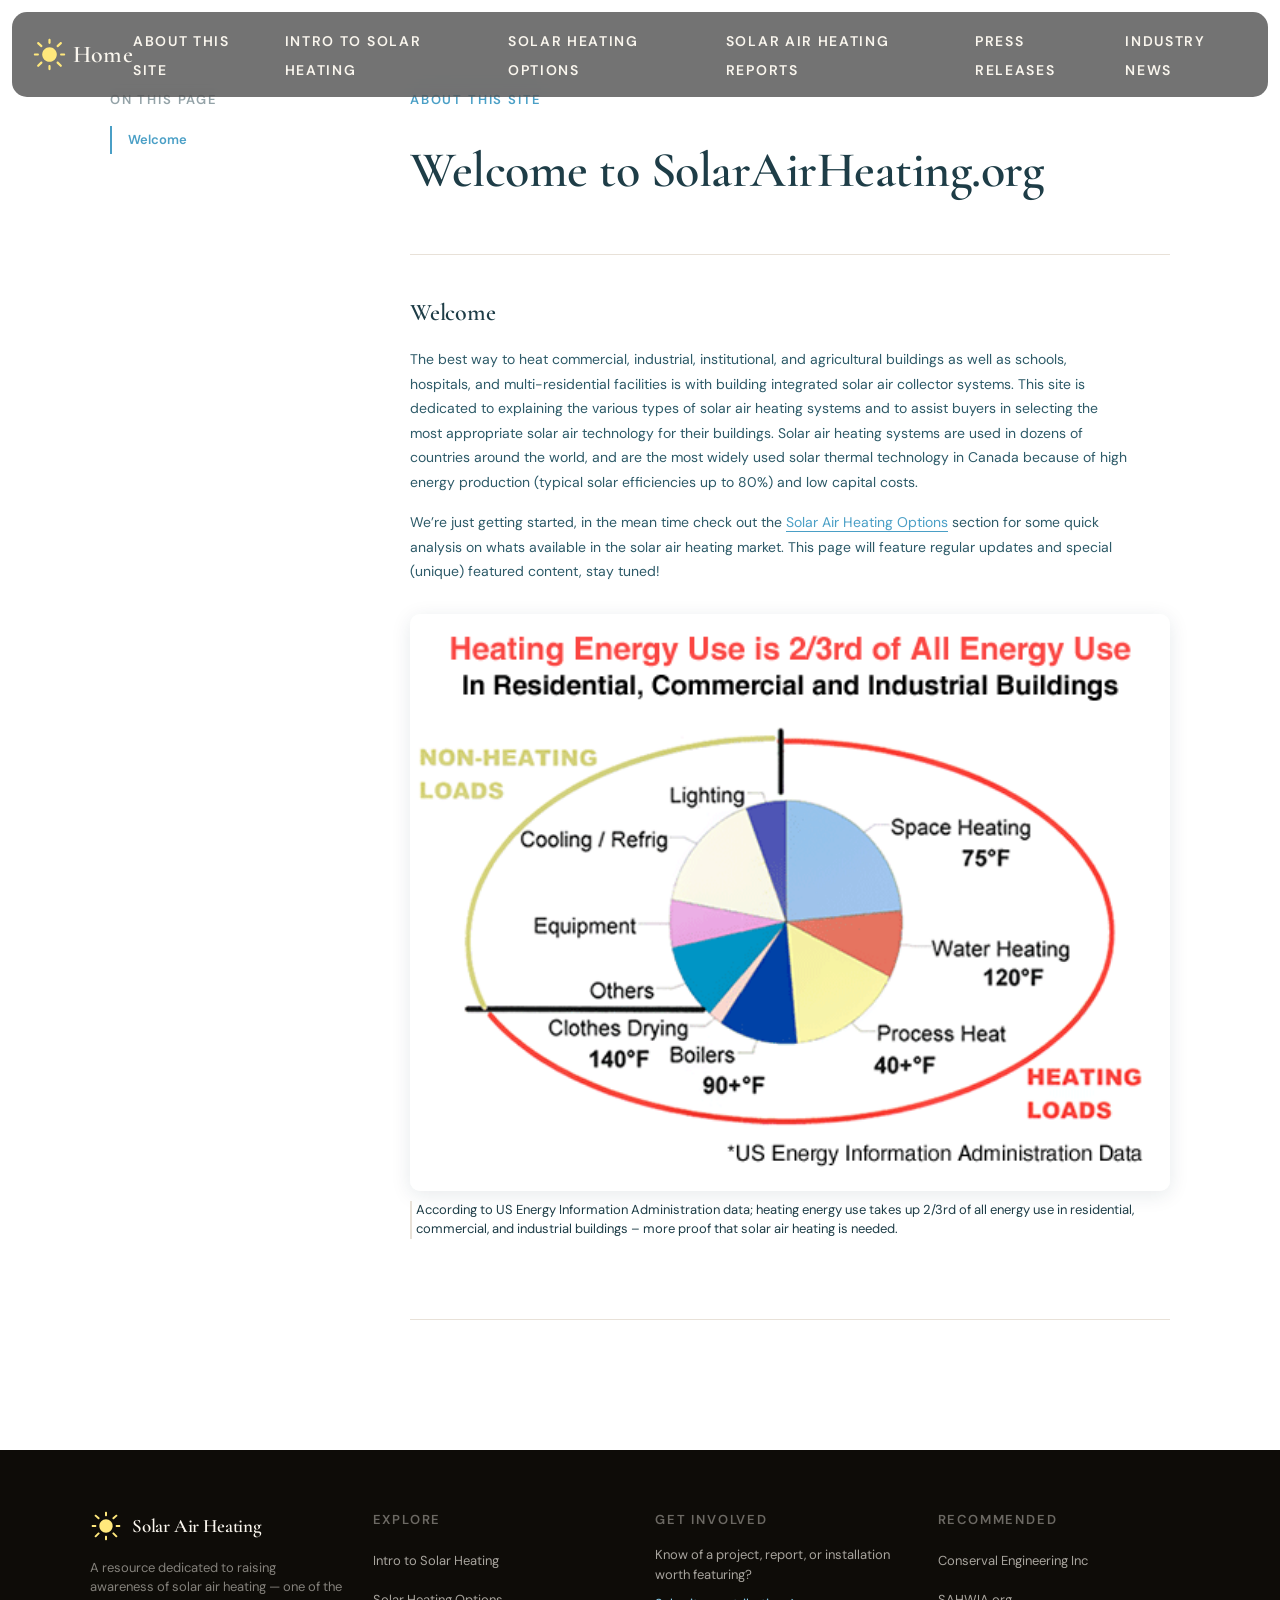
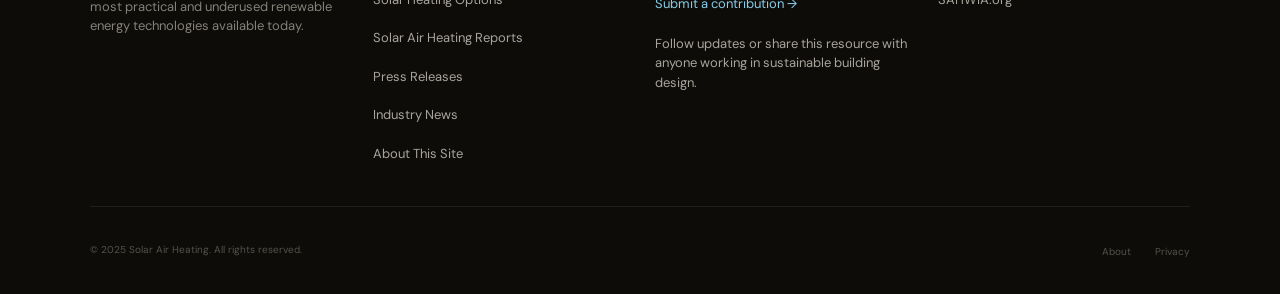
==== About.html @ 90fa19f2 "footer update" ====
<!doctype html>
<html lang="en">
  <head>
    <meta charset="UTF-8" />
    <meta name="viewport" content="width=device-width, initial-scale=1.0" />
    <title>Solar Air Heating - About</title>

    <link rel="icon" type="image/svg" href="assets/icons/sun-svgrepo-com.svg" />
    <link rel="stylesheet" href="css/normalize.css" />
    <link rel="stylesheet" href="css/styles.css" />
    <link rel="stylesheet" href="css/content-page.css" />
    <link
      href="https://fonts.googleapis.com/css2?family=Cormorant+Garamond:wght@400;600&family=DM+Sans:wght@400;500;600;700&display=swap"
      rel="stylesheet"
    />
    <script src="javascript/content-page.js" defer></script>
  </head>
  <body>
    <!-- NAV -->
    <nav>
      <a href="index.html" class="nav-logo">
        <img src="assets/icons/sun-svgrepo-com.svg" alt="sun logo" />
        Home
      </a>
      <ul class="nav-links">
        <li><a href="About.html">About this site</a></li>
        <li><a href="Introduction.html">Intro to Solar Heating</a></li>
        <li><a href="SolarHeatingOptions.html">Solar Heating Options</a></li>
        <li>
          <a href="SolarAirHeatingReports.html">Solar Air Heating Reports</a>
        </li>
        <li><a href="PressReleases.html">Press Releases</a></li>
        <li><a href="IndustryNews.html">Industry News</a></li>
      </ul>
    </nav>

    <main>
      <div class="cp-wrap">
        <!-- ── LEFT: Table of Contents ── -->
        <aside class="cp-toc" aria-label="Page contents">
          <p class="cp-toc-label">On this page</p>
          <ul class="cp-toc-list">
            <!-- Add one <li> per .cp-section id below -->
            <li><a href="#welcome">Welcome</a></li>
          </ul>
        </aside>

        <!-- ── RIGHT: Content ── -->
        <article class="cp-content">
          <p class="cp-eyebrow">About This Site</p>
          <h1 class="cp-title">Welcome to SolarAirHeating.org</h1>
          <p class="cp-subtitle"></p>
          <!-- keep in for the underline-->

          <!-- SECTION 1 -->
          <section class="cp-section" id="welcome">
            <h2>Welcome</h2>
            <p>
              The best way to heat commercial, industrial, institutional, and
              agricultural buildings as well as schools, hospitals, and
              multi-residential facilities is with building integrated solar air
              collector systems. This site is dedicated to explaining the
              various types of solar air heating systems and to assist buyers in
              selecting the most appropriate solar air technology for their
              buildings. Solar air heating systems are used in dozens of
              countries around the world, and are the most widely used solar
              thermal technology in Canada because of high energy production
              (typical solar efficiencies up to 80%) and low capital costs.
            </p>
            <p>
              We’re just getting started, in the mean time check out the
              <a href="SolarHeatingOptions.html">Solar Air Heating Options</a>
              section for some quick analysis on whats available in the solar
              air heating market. This page will feature regular updates and
              special (unique) featured content, stay tuned!
            </p>

            <!-- Example: full-width image with caption -->
            <figure class="cp-figure">
              <img
                src="assets/images/HeatingEnergyUseChartv2.gif"
                alt="A Graph"
              />
              <figcaption>
                According to US Energy Information Administration data; heating
                energy use takes up 2/3rd of all energy use in residential,
                commercial, and industrial buildings – more proof that solar air
                heating is needed.
              </figcaption>
            </figure>
          </section>

          <hr class="cp-divider" />
        </article>
      </div>
    </main>

    <!-- footer -->

    <footer class="site-footer">
      <div class="footer-inner">
        <div class="footer-top">
          <!-- Brand -->
          <div>
            <a href="index.html" class="footer-brand-logo">
              <img
                src="assets/icons/sun-svgrepo-com.svg"
                alt="Solar Air Heating logo"
              />
              <span class="footer-brand-name">Solar Air Heating</span>
            </a>
            <p class="footer-tagline">
              A resource dedicated to raising awareness of solar air heating —
              one of the most practical and underused renewable energy
              technologies available today.
            </p>
          </div>

          <!-- Site links -->
          <div>
            <p class="footer-col-heading">Explore</p>
            <ul class="footer-nav">
              <li><a href="Introduction.html">Intro to Solar Heating</a></li>
              <li>
                <a href="SolarHeatingOptions.html">Solar Heating Options</a>
              </li>
              <li>
                <a href="SolarAirHeatingReports.html"
                  >Solar Air Heating Reports</a
                >
              </li>
              <li><a href="PressReleases.html">Press Releases</a></li>
              <li><a href="IndustryNews.html">Industry News</a></li>
              <li><a href="About.html">About This Site</a></li>
            </ul>
          </div>

          <!-- Contact / Contribute -->
          <div>
            <p class="footer-col-heading">Get Involved</p>
            <p class="footer-contact">
              Know of a project, report, or installation worth featuring?
            </p>
            <p class="footer-contact">
              <!-- REPLACE with your actual contact email or link -->
              <a href="mailto:contact@yourdomain.com"
                >Submit a contribution &rarr;</a
              >
            </p>
            <p class="footer-contact" style="margin-top: 2rem">
              <!-- REPLACE or remove if no social links -->
              Follow updates or share this resource with anyone working in
              sustainable building design.
            </p>
          </div>

          <!-- Recommended -->
          <div>
            <p class="footer-col-heading">Recommended</p>
            <ul class="footer-nav">
              <li>
                <a href="https://www.solarwall.com/"
                  >Conserval Engineering Inc</a
                >
              </li>
              <li><a href="https://sahwia.org/">SAHWIA.org</a></li>
            </ul>
          </div>
        </div>
        <!-- /.footer-top -->

        <div class="footer-bottom">
          <p class="footer-copy">
            <!-- REPLACE year and name as needed -->
            &copy; 2025 Solar Air Heating. All rights reserved.
          </p>
          <ul class="footer-bottom-links">
            <li><a href="About.html">About</a></li>
            <li><a href="#">Privacy</a></li>
          </ul>
        </div>
      </div>
      <!-- /.footer-inner -->
    </footer>
  </body>
</html>
---- css/styles.css ----
*, *::before, *::after { margin: 0; padding: 0; box-sizing: border-box; }
 
  :root {
    /* ────────────────────────────── PRIMARY COLORS ────────────────────────── */
    --white: #ffffff;
    --warm-white: #FAF6EE;
    --off-black: #333333;
    
    /* ────────────────────────────── ACCENT COLORS ────────────────────────── */
    /* Sunny/Yellow Palette */
    --sunlight-yellow: #edd59e;
    --sun: #ffdf22;
    --sun-muted: #f5e066;
    --sun-dark: #d4b81f;
    
    /* Sky/Blue Palette */
    --skylight-blue: #87ceeb;
    --skylight-blue-muted: #9fd4ef;
    --skylight-blue-lighter: #cceaf5;
    --sky-dark: #4a9fc6;
    --sky-lighter: #e0f2f7;
    
    /* Text Colors */
    --text-primary: #1e3d47;
    --text-secondary: #2d5a68;
    --text-light: #FAF6EE;
    --text-muted: rgba(30, 61, 71, 0.48);
    
    /* Background Colors */
    --bg-light: #FAF6EE;
    --bg-white: #ffffff;
    --bg-blue: #87ceeb;
    --bg-blue-light: #cceaf5;
    --bg-dark: #0e0c08;
    
    /* Neutral Grays for sections */
    --gray-50: #f9f7f4;
    --gray-100: #f0ebe5;
    --gray-200: #e8e1d8;
    --gray-300: #d9d0c4;
    
    /* ────────────────────────────── TYPOGRAPHY ────────────────────────────── */
    --serif: 'Cormorant Garamond', Georgia, serif;
    --sans: 'DM Sans', sans-serif;
    
    /* Font Sizes */
    --font-size-xs: 1.3rem;
    --font-size-sm: 1.3rem;
    --font-size-base: 1.4rem;
    --font-size-lg: 1.6rem;
    --font-size-xl: 1.9rem;
    --font-size-2xl: 2.4rem;
    --font-size-3xl: clamp(2.4rem, 5vw, 3.8rem);
    --font-size-4xl: clamp(4.4rem, 10vw, 8.8rem);
    
    /* Font Weights */
    --font-weight-normal: 400;
    --font-weight-medium: 520;
    --font-weight-semibold: 600;
    --font-weight-bold: 700;
    
    /* Line Heights */
    --line-height-tight: 1.1;
    --line-height-normal: 1.45;
    --line-height-relaxed: 1.5;
    --line-height-loose: 1.75;
    
    /* Letter Spacing */
    --letter-spacing-tight: -0.01em;
    --letter-spacing-normal: 0.01em;
    --letter-spacing-wide: 0.12em;
    --letter-spacing-wider: 0.14em;
  }
 
  html { 
    scroll-behavior: smooth; 
    font-size: 62.5%;
  }
 
  body {
    font-family: var(--sans);
    overflow-x: hidden;
    font-size: var(--font-size-xl);
    line-height: var(--line-height-relaxed);
    color: var(--text-primary);
    background-color: var(--bg-white);
  }
 
  /* ── NAV ──────────────────────────────────── */
  nav {
  position: fixed;
  top: 1.2rem;
  left: 1.2rem;
  right: 1.2rem;
  z-index: 100;
  display: flex;
  align-items: center;
  justify-content: space-between;
  padding: 1.4rem 2rem;
  background: rgba(40, 40, 40, 0.65);
  backdrop-filter: blur(15px);
  -webkit-backdrop-filter: blur(15px);
  border-radius: 1.5rem;
  overflow: hidden;
}

  .nav-logo {
    font-family: var(--serif);
    font-size: var(--font-size-2xl);
    font-weight: var(--font-weight-semibold);
    letter-spacing: var(--letter-spacing-normal);
    color: var(--text-light);
    text-decoration: none;
    display: flex; align-items: center; gap: 0.6rem;
  }

  .nav-logo:hover{
    opacity: 0.72;
  }

  .nav-logo img { width: 3.5rem; height: 3.5rem; }

  .nav-links { display: flex; gap: 2.5rem; list-style: none; }

  .nav-links a {
    font-size: var(--font-size-base);
    letter-spacing: var(--letter-spacing-wide);
    text-transform: uppercase;
    color: var(--text-light);
    text-decoration: none;
    position: relative;
    padding-bottom: 0.5rem;
    transition: color 0.2s;
    font-weight: var(--font-weight-semibold);
  }

  .nav-links a::after {
    content: '';
    position: absolute;
    bottom: 0;
    left: 0;
    width: 0;
    height: 0.2rem;
    background-color: var(--sun);
    transition: width 0.3s ease;
  }

  .nav-links a:hover { 
    color: var(--sun); 
  }

  .nav-links a:hover::after {
    width: 100%;
  }

  /* footer */ 
  
  .site-footer {
    background: var(--bg-dark);
    padding: 6rem 2rem 3rem;
  }
  .footer-inner {
    max-width: 110rem;
    margin: 0 auto;
  }
  .footer-top {
    display: grid;
    grid-template-columns: 1fr 1fr 1fr 1fr;
    gap: 3rem;
    padding-bottom: 4rem;
    border-bottom: 1px solid rgba(255, 255, 255, 0.08);
    justify-items: start;
  }
 
  /* Brand column */
  .footer-brand-logo {
    display: flex;
    align-items: center;
    gap: 1rem;
    text-decoration: none;
    margin-bottom: 1.6rem;
  }
  .footer-brand-logo img {
    width: 3.2rem;
    height: 3.2rem;
  }
  .footer-brand-name {
    font-family: var(--serif);
    font-size: var(--font-size-xl);
    font-weight: var(--font-weight-semibold);
    color: var(--text-light);
    letter-spacing: var(--letter-spacing-tight);
  }
  .footer-tagline {
    font-family: var(--sans);
    font-size: var(--font-size-sm);
    line-height: var(--line-height-relaxed);
    color: rgba(250, 246, 238, 0.5);
    max-width: 32ch;
  }
 
  /* Nav columns */
  .footer-col-heading {
    font-family: var(--sans);
    font-size: var(--font-size-xs);
    font-weight: var(--font-weight-semibold);
    letter-spacing: var(--letter-spacing-wider);
    text-transform: uppercase;
    color: rgba(250, 246, 238, 0.4);
    margin-bottom: 1.6rem;
  }
  .footer-nav {
    list-style: none;
    display: flex;
    flex-direction: column;
    gap: 1rem;
  }
  .footer-nav a {
    font-family: var(--sans);
    font-size: var(--font-size-sm);
    color: rgba(250, 246, 238, 0.65);
    text-decoration: none;
    transition: color 0.2s ease;
  }
  .footer-nav a:hover {
    color: var(--sun);
  }
 
  /* Contact line */
  .footer-contact {
    font-family: var(--sans);
    font-size: var(--font-size-sm);
    color: rgba(250, 246, 238, 0.65);
    margin-bottom: 1rem;
  }
  .footer-contact a {
    color: var(--skylight-blue);
    text-decoration: none;
    transition: color 0.2s ease;
  }
  .footer-contact a:hover {
    color: var(--sun);
  }
 
  /* Bottom bar */
  .footer-bottom {
    padding-top: 2.8rem;
    display: flex;
    align-items: center;
    justify-content: space-between;
    gap: 2rem;
    flex-wrap: wrap;
  }
  .footer-copy {
    font-family: var(--sans);
    font-size: 1rem;
    color: rgba(250, 246, 238, 0.3);
  }
  .footer-bottom-links {
    display: flex;
    gap: 2.4rem;
    list-style: none;
  }
  .footer-bottom-links a {
    font-family: var(--sans);
    font-size: 1rem;
    color: rgba(250, 246, 238, 0.3);
    text-decoration: none;
    transition: color 0.2s ease;
  }
  .footer-bottom-links a:hover {
    color: rgba(250, 246, 238, 0.65);
  }
 
  @media (max-width: 768px) {
    .footer-top {
      grid-template-columns: 1fr;
      gap: 3.2rem;
    }
    .footer-bottom {
      flex-direction: column;
      align-items: flex-start;
      gap: 1.2rem;
    }
  }
---- css/content-page.css ----
/* ── Page layout ─────────────────────────────────────────── */
    .cp-wrap {
      max-width: 110rem;
      margin: 0 auto;
      padding: 6rem 2rem 8rem;
      display: grid;
      grid-template-columns: 24rem 1fr;
      gap: 6rem;
      align-items: start;
    }
 
    /* ── Left: Table of Contents ─────────────────────────────── */
    .cp-toc {
      position: sticky;
      top: 9rem; /* adjust if your nav height differs */
    }
 
    .cp-toc-label {
      font-family: var(--sans);
      font-size: var(--font-size-xs);
      font-weight: var(--font-weight-semibold);
      letter-spacing: var(--letter-spacing-wider);
      text-transform: uppercase;
      color: var(--text-muted);
      margin-bottom: 1.6rem;
    }
 
    .cp-toc-list {
      list-style: none;
      display: flex;
      flex-direction: column;
      gap: 0.2rem;
      border-left: 2px solid var(--gray-200);
      padding-left: 0;
    }
 
    .cp-toc-list a {
      display: block;
      font-family: var(--sans);
      font-size: var(--font-size-sm);
      line-height: var(--line-height-normal);
      color: var(--text-secondary);
      text-decoration: none;
      padding: 0.5rem 0 0.5rem 1.6rem;
      border-left: 2px solid transparent;
      margin-left: -2px;
      transition: color 0.2s ease, border-color 0.2s ease;
    }
 
    .cp-toc-list a:hover {
      color: var(--sky-dark);
    }
 
    /* Active link — toggled by JS scroll spy */
    .cp-toc-list a.is-active {
      color: var(--sky-dark);
      border-left-color: var(--sky-dark);
      font-weight: var(--font-weight-semibold);
    }
 
    /* ── Right: Content ──────────────────────────────────────── */
    .cp-content {
      min-width: 0; /* prevents grid blowout */
    }
 
    /* Page eyebrow */
    .cp-eyebrow {
      font-family: var(--sans);
      font-size: var(--font-size-xs);
      font-weight: var(--font-weight-semibold);
      letter-spacing: var(--letter-spacing-wider);
      text-transform: uppercase;
      color: var(--sky-dark);
      margin-top: 3rem;
      margin-bottom: 1rem;
    }
 
    /* Page H1 */
    .cp-title {
      font-family: var(--serif);
      font-size: clamp(3.2rem, 5vw, 5rem);
      font-weight: var(--font-weight-semibold);
      line-height: var(--line-height-tight);
      color: var(--text-primary);
      letter-spacing: var(--letter-spacing-tight);
      margin-bottom: 1.6rem;
    }
 
    /* Subtitle / intro sentence under H1 */
    .cp-subtitle {
      font-family: var(--sans);
      font-size: var(--font-size-lg);
      line-height: var(--line-height-relaxed);
      color: var(--text-secondary);
      max-width: 70ch;
      margin-bottom: 4rem;
      padding-bottom: 4rem;
      border-bottom: 1px solid var(--gray-200);
    }
 
    /* Section block (wrap each h2 + its content in one of these) */
    .cp-section {
      margin-bottom: 5rem;
      scroll-margin-top: 11rem; /* offset for sticky nav */
    }
 
    /* Section H2 */
    .cp-section h2 {
      font-family: var(--serif);
      font-size: var(--font-size-2xl);
      font-weight: var(--font-weight-semibold);
      color: var(--text-primary);
      letter-spacing: var(--letter-spacing-tight);
      margin-bottom: 1.6rem;
    }
 
    /* Body paragraphs */
    .cp-section p {
      font-family: var(--sans);
      font-size: var(--font-size-base);
      line-height: var(--line-height-loose);
      color: var(--text-secondary);
      max-width: 72ch;
      margin-bottom: 1.6rem;
    }
 
    .cp-section p:last-child {
      margin-bottom: 0;
    }
 
    /* Inline links */
    .cp-section a {
      color: var(--sky-dark);
      text-decoration: underline;
      text-underline-offset: 0.3em;
      transition: color 0.2s ease;
    }
    .cp-section a:hover {
      color: var(--sun);
    }
 
    /* ── Image + caption ─────────────────────────────────────── */
    .cp-figure {
      margin: 3rem 0;
    }
 
    .cp-figure img {
      width: 100%;
      border-radius: 1rem;
      display: block;
      box-shadow: 0 0.4rem 2rem rgba(15, 50, 70, 0.1);
    }
 
    .cp-figure figcaption {
      margin-top: 1rem;
      font-family: var(--sans);
      font-size: var(--font-size-xs);
      line-height: var(--line-height-normal);
      color: var(--text-primary);
      padding-left: 0.4rem;
      border-left: 2px solid var(--gray-200);
    }
 
    /* Half-width image (floats inline with text) */
    .cp-figure.cp-figure--half {
      float: right;
      width: 46%;
      margin: 0.4rem 0 2rem 3rem;
    }
 
    /* Clear float after a section that has a half-image */
    .cp-section::after {
      content: '';
      display: table;
      clear: both;
    }
 
    /* ── Divider between sections ────────────────────────────── */
    .cp-divider {
      border: none;
      border-top: 1px solid var(--gray-200);
      margin: 0 0 5rem;
    }
 
    /* ── Responsive ──────────────────────────────────────────── */
    @media (max-width: 900px) {
      .cp-wrap {
        grid-template-columns: 1fr;
        gap: 3.2rem;
      }
      .cp-toc {
        position: static;
        border: 1px solid var(--gray-200);
        border-radius: 1rem;
        padding: 2rem;
      }
      .cp-figure.cp-figure--half {
        float: none;
        width: 100%;
        margin: 2rem 0;
      }
    }

    /* ── Additions for Introduction.html ────────────────────────────── */

/* Benefit / feature list */
.cp-benefit-list {
  list-style: none;
  margin: 1.6rem 0 2rem;
  display: flex;
  flex-direction: column;
  gap: 0.8rem;
  padding-left: 0;
}

.cp-benefit-list > li {
  font-family: var(--sans);
  font-size: var(--font-size-base);
  line-height: var(--line-height-loose);
  color: var(--text-secondary);
  padding-left: 1.8rem;
  position: relative;
}

.cp-benefit-list > li::before {
  content: '→';
  position: absolute;
  left: 0;
  color: var(--sky-dark);
  font-size: var(--font-size-sm);
}

/* Nested sub-list inside benefit list */
.cp-benefit-list ul {
  list-style: none;
  margin-top: 0.4rem;
  padding-left: 1.6rem;
  display: flex;
  flex-direction: column;
  gap: 0.4rem;
}

.cp-benefit-list ul li {
  font-family: var(--sans);
  font-size: var(--font-size-sm);
  line-height: var(--line-height-loose);
  color: var(--text-secondary);
  padding-left: 1.4rem;
  position: relative;
}

.cp-benefit-list ul li::before {
  content: '–';
  position: absolute;
  left: 0;
  color: var(--text-muted);
}

/* Data table */
.cp-table {
  width: 100%;
  border-collapse: collapse;
  margin: 2.4rem 0;
  font-family: var(--sans);
  font-size: var(--font-size-sm);
}

.cp-table caption {
  font-family: var(--sans);
  font-size: var(--font-size-xs);
  font-weight: var(--font-weight-semibold);
  letter-spacing: var(--letter-spacing-wide);
  text-transform: uppercase;
  color: var(--text-muted);
  text-align: left;
  margin-bottom: 1rem;
  caption-side: top;
  padding-bottom: 0.8rem;
}

.cp-table th {
  font-weight: var(--font-weight-semibold);
  color: var(--text-primary);
  text-align: left;
  padding: 1rem 1.4rem;
  border-bottom: 2px solid var(--gray-200);
  background: var(--gray-50);
}

.cp-table td {
  padding: 0.9rem 1.4rem;
  color: var(--text-secondary);
  border-bottom: 1px solid var(--gray-100);
}

.cp-table tbody tr:hover td {
  background: var(--gray-50);
}

.cp-table-total td {
  border-top: 2px solid var(--gray-200);
  border-bottom: none;
  background: var(--sky-lighter);
}

/* ── Additions for Introduction.html + SolarHeatingOptions.html ─── */

/* Aside note block (e.g. patent / attribution notices) */
.cp-note {
  font-family: var(--sans);
  font-size: var(--font-size-sm);
  line-height: var(--line-height-relaxed);
  color: var(--text-secondary);
  background: var(--gray-50);
  border-left: 3px solid var(--sky-dark);
  border-radius: 0 0.6rem 0.6rem 0;
  padding: 1.2rem 1.6rem;
  margin: 2rem 0;
  max-width: 72ch;
}


/* Benefit / feature list */
.cp-benefit-list {
  list-style: none;
  margin: 1.6rem 0 2rem;
  display: flex;
  flex-direction: column;
  gap: 0.8rem;
  padding-left: 0;
}

.cp-benefit-list > li {
  font-family: var(--sans);
  font-size: var(--font-size-base);
  line-height: var(--line-height-loose);
  color: var(--text-secondary);
  padding-left: 1.8rem;
  position: relative;
}

.cp-benefit-list > li::before {
  content: '→';
  position: absolute;
  left: 0;
  color: var(--sky-dark);
  font-size: var(--font-size-sm);
}

/* Nested sub-list inside benefit list */
.cp-benefit-list ul {
  list-style: none;
  margin-top: 0.4rem;
  padding-left: 1.6rem;
  display: flex;
  flex-direction: column;
  gap: 0.4rem;
}

.cp-benefit-list ul li {
  font-family: var(--sans);
  font-size: var(--font-size-sm);
  line-height: var(--line-height-loose);
  color: var(--text-secondary);
  padding-left: 1.4rem;
  position: relative;
}

.cp-benefit-list ul li::before {
  content: '–';
  position: absolute;
  left: 0;
  color: var(--text-muted);
}

/* Data table */
.cp-table {
  width: 100%;
  border-collapse: collapse;
  margin: 2.4rem 0;
  font-family: var(--sans);
  font-size: var(--font-size-sm);
}

.cp-table caption {
  font-family: var(--sans);
  font-size: var(--font-size-xs);
  font-weight: var(--font-weight-semibold);
  letter-spacing: var(--letter-spacing-wide);
  text-transform: uppercase;
  color: var(--text-muted);
  text-align: left;
  margin-bottom: 1rem;
  caption-side: top;
  padding-bottom: 0.8rem;
}

.cp-table th {
  font-weight: var(--font-weight-semibold);
  color: var(--text-primary);
  text-align: left;
  padding: 1rem 1.4rem;
  border-bottom: 2px solid var(--gray-200);
  background: var(--gray-50);
}

.cp-table td {
  padding: 0.9rem 1.4rem;
  color: var(--text-secondary);
  border-bottom: 1px solid var(--gray-100);
}

.cp-table tbody tr:hover td {
  background: var(--gray-50);
}

.cp-table-total td {
  border-top: 2px solid var(--gray-200);
  border-bottom: none;
  background: var(--sky-lighter);
}

/* ── Additions for Introduction.html, SolarHeatingOptions.html, SolarAirHeatingReports.html ─── */

/* Aside note block (e.g. patent / attribution notices) */
.cp-note {
  font-family: var(--sans);
  font-size: var(--font-size-sm);
  line-height: var(--line-height-relaxed);
  color: var(--text-secondary);
  background: var(--gray-50);
  border-left: 3px solid var(--sky-dark);
  border-radius: 0 0.6rem 0.6rem 0;
  padding: 1.2rem 1.6rem;
  margin: 2rem 0;
  max-width: 72ch;
}


/* Benefit / feature list */
.cp-benefit-list {
  list-style: none;
  margin: 1.6rem 0 2rem;
  display: flex;
  flex-direction: column;
  gap: 0.8rem;
  padding-left: 0;
}

.cp-benefit-list > li {
  font-family: var(--sans);
  font-size: var(--font-size-base);
  line-height: var(--line-height-loose);
  color: var(--text-secondary);
  padding-left: 1.8rem;
  position: relative;
}

.cp-benefit-list > li::before {
  content: '→';
  position: absolute;
  left: 0;
  color: var(--sky-dark);
  font-size: var(--font-size-sm);
}

/* Nested sub-list inside benefit list */
.cp-benefit-list ul {
  list-style: none;
  margin-top: 0.4rem;
  padding-left: 1.6rem;
  display: flex;
  flex-direction: column;
  gap: 0.4rem;
}

.cp-benefit-list ul li {
  font-family: var(--sans);
  font-size: var(--font-size-sm);
  line-height: var(--line-height-loose);
  color: var(--text-secondary);
  padding-left: 1.4rem;
  position: relative;
}

.cp-benefit-list ul li::before {
  content: '–';
  position: absolute;
  left: 0;
  color: var(--text-muted);
}

/* Data table */
.cp-table {
  width: 100%;
  border-collapse: collapse;
  margin: 2.4rem 0;
  font-family: var(--sans);
  font-size: var(--font-size-sm);
}

.cp-table caption {
  font-family: var(--sans);
  font-size: var(--font-size-xs);
  font-weight: var(--font-weight-semibold);
  letter-spacing: var(--letter-spacing-wide);
  text-transform: uppercase;
  color: var(--text-muted);
  text-align: left;
  margin-bottom: 1rem;
  caption-side: top;
  padding-bottom: 0.8rem;
}

.cp-table th {
  font-weight: var(--font-weight-semibold);
  color: var(--text-primary);
  text-align: left;
  padding: 1rem 1.4rem;
  border-bottom: 2px solid var(--gray-200);
  background: var(--gray-50);
}

.cp-table td {
  padding: 0.9rem 1.4rem;
  color: var(--text-secondary);
  border-bottom: 1px solid var(--gray-100);
}

.cp-table tbody tr:hover td {
  background: var(--gray-50);
}

.cp-table-total td {
  border-top: 2px solid var(--gray-200);
  border-bottom: none;
  background: var(--sky-lighter);
}

/* ── Report link list (SolarAirHeatingReports.html) ─────────────── */
.cp-report-list {
  list-style: none;
  padding: 0;
  margin: 2rem 0 0;
  display: flex;
  flex-direction: column;
  gap: 0;
}

.cp-report-list > li {
  padding: 1.8rem 0;
  border-bottom: 1px solid var(--gray-100);
  display: flex;
  flex-direction: column;
  gap: 0.6rem;
}

.cp-report-list > li:first-child {
  border-top: 1px solid var(--gray-100);
}

/* The report title link */
.cp-report-link {
  font-family: var(--sans);
  font-size: var(--font-size-base);
  font-weight: var(--font-weight-semibold);
  color: var(--sky-dark);
  text-decoration: none;
  transition: color 0.2s ease;
  max-width: 68ch;
  line-height: var(--line-height-normal);
}

.cp-report-link:hover {
  color: var(--sun-dark);
  text-decoration: underline;
  text-underline-offset: 0.3em;
}

/* PDF / Article / Website badge */
.cp-report-tag {
  display: inline-block;
  font-family: var(--sans);
  font-size: 1.1rem;
  font-weight: var(--font-weight-semibold);
  letter-spacing: var(--letter-spacing-wide);
  text-transform: uppercase;
  color: var(--sky-dark);
  background: var(--sky-lighter);
  border: 1px solid var(--skylight-blue-lighter);
  border-radius: 0.4rem;
  padding: 0.2rem 0.7rem;
  align-self: flex-start;
}

/* Optional description line below the link */
.cp-report-desc {
  font-family: var(--sans);
  font-size: var(--font-size-sm);
  line-height: var(--line-height-relaxed);
  color: var(--text-secondary);
  max-width: 68ch;
  margin: 0;
}

/* Organisation external link (e.g. "Visit the DOE website →") */
.cp-section > p > a[target="_blank"] {
  font-family: var(--sans);
  font-size: var(--font-size-sm);
  color: var(--text-muted);
  text-decoration: none;
  transition: color 0.2s ease;
}

.cp-section > p > a[target="_blank"]:hover {
  color: var(--sky-dark);
}

/* ── Additions for Introduction.html, SolarHeatingOptions.html, SolarAirHeatingReports.html ─── */

/* Aside note block (e.g. patent / attribution notices) */
.cp-note {
  font-family: var(--sans);
  font-size: var(--font-size-sm);
  line-height: var(--line-height-relaxed);
  color: var(--text-secondary);
  background: var(--gray-50);
  border-left: 3px solid var(--sky-dark);
  border-radius: 0 0.6rem 0.6rem 0;
  padding: 1.2rem 1.6rem;
  margin: 2rem 0;
  max-width: 72ch;
}


/* Benefit / feature list */
.cp-benefit-list {
  list-style: none;
  margin: 1.6rem 0 2rem;
  display: flex;
  flex-direction: column;
  gap: 0.8rem;
  padding-left: 0;
}

.cp-benefit-list > li {
  font-family: var(--sans);
  font-size: var(--font-size-base);
  line-height: var(--line-height-loose);
  color: var(--text-secondary);
  padding-left: 1.8rem;
  position: relative;
}

.cp-benefit-list > li::before {
  content: '→';
  position: absolute;
  left: 0;
  color: var(--sky-dark);
  font-size: var(--font-size-sm);
}

/* Nested sub-list inside benefit list */
.cp-benefit-list ul {
  list-style: none;
  margin-top: 0.4rem;
  padding-left: 1.6rem;
  display: flex;
  flex-direction: column;
  gap: 0.4rem;
}

.cp-benefit-list ul li {
  font-family: var(--sans);
  font-size: var(--font-size-sm);
  line-height: var(--line-height-loose);
  color: var(--text-secondary);
  padding-left: 1.4rem;
  position: relative;
}

.cp-benefit-list ul li::before {
  content: '–';
  position: absolute;
  left: 0;
  color: var(--text-muted);
}

/* Data table */
.cp-table {
  width: 100%;
  border-collapse: collapse;
  margin: 2.4rem 0;
  font-family: var(--sans);
  font-size: var(--font-size-sm);
}

.cp-table caption {
  font-family: var(--sans);
  font-size: var(--font-size-xs);
  font-weight: var(--font-weight-semibold);
  letter-spacing: var(--letter-spacing-wide);
  text-transform: uppercase;
  color: var(--text-muted);
  text-align: left;
  margin-bottom: 1rem;
  caption-side: top;
  padding-bottom: 0.8rem;
}

.cp-table th {
  font-weight: var(--font-weight-semibold);
  color: var(--text-primary);
  text-align: left;
  padding: 1rem 1.4rem;
  border-bottom: 2px solid var(--gray-200);
  background: var(--gray-50);
}

.cp-table td {
  padding: 0.9rem 1.4rem;
  color: var(--text-secondary);
  border-bottom: 1px solid var(--gray-100);
}

.cp-table tbody tr:hover td {
  background: var(--gray-50);
}

.cp-table-total td {
  border-top: 2px solid var(--gray-200);
  border-bottom: none;
  background: var(--sky-lighter);
}

/* ── Report link list (SolarAirHeatingReports.html) ─────────────── */
.cp-report-list {
  list-style: none;
  padding: 0;
  margin: 2rem 0 0;
  display: flex;
  flex-direction: column;
  gap: 0;
}

.cp-report-list > li {
  padding: 1.8rem 0;
  border-bottom: 1px solid var(--gray-100);
  display: flex;
  flex-direction: column;
  gap: 0.6rem;
}

.cp-report-list > li:first-child {
  border-top: 1px solid var(--gray-100);
}

/* The report title link */
.cp-report-link {
  font-family: var(--sans);
  font-size: var(--font-size-base);
  font-weight: var(--font-weight-semibold);
  color: var(--sky-dark);
  text-decoration: none;
  transition: color 0.2s ease;
  max-width: 68ch;
  line-height: var(--line-height-normal);
}

.cp-report-link:hover {
  color: var(--sun-dark);
  text-decoration: underline;
  text-underline-offset: 0.3em;
}

/* PDF / Article / Website badge */
.cp-report-tag {
  display: inline-block;
  font-family: var(--sans);
  font-size: 1.1rem;
  font-weight: var(--font-weight-semibold);
  letter-spacing: var(--letter-spacing-wide);
  text-transform: uppercase;
  color: var(--sky-dark);
  background: var(--sky-lighter);
  border: 1px solid var(--skylight-blue-lighter);
  border-radius: 0.4rem;
  padding: 0.2rem 0.7rem;
  align-self: flex-start;
}

/* Optional description line below the link */
.cp-report-desc {
  font-family: var(--sans);
  font-size: var(--font-size-sm);
  line-height: var(--line-height-relaxed);
  color: var(--text-secondary);
  max-width: 68ch;
  margin: 0;
}

/* Organisation external link (e.g. "Visit the DOE website →") */
.cp-section > p > a[target="_blank"] {
  font-family: var(--sans);
  font-size: var(--font-size-sm);
  color: var(--text-muted);
  text-decoration: none;
  transition: color 0.2s ease;
}

.cp-section > p > a[target="_blank"]:hover {
  color: var(--sky-dark);
}

/* ── News source attribution line (IndustryNews.html) ───────────── */
.cp-news-source {
  margin-bottom: 1.4rem;
}

.cp-news-source a {
  font-family: var(--sans);
  font-size: var(--font-size-sm);
  font-weight: var(--font-weight-semibold);
  letter-spacing: var(--letter-spacing-normal);
  color: var(--text-muted);
  text-decoration: none;
  transition: color 0.2s ease;
}

.cp-news-source a:hover {
  color: var(--sky-dark);
}

/* ── Additions for Introduction.html, SolarHeatingOptions.html, SolarAirHeatingReports.html ─── */

/* Aside note block (e.g. patent / attribution notices) */
.cp-note {
  font-family: var(--sans);
  font-size: var(--font-size-sm);
  line-height: var(--line-height-relaxed);
  color: var(--text-secondary);
  background: var(--gray-50);
  border-left: 3px solid var(--sky-dark);
  border-radius: 0 0.6rem 0.6rem 0;
  padding: 1.2rem 1.6rem;
  margin: 2rem 0;
  max-width: 72ch;
}


/* Benefit / feature list */
.cp-benefit-list {
  list-style: none;
  margin: 1.6rem 0 2rem;
  display: flex;
  flex-direction: column;
  gap: 0.8rem;
  padding-left: 0;
}

.cp-benefit-list > li {
  font-family: var(--sans);
  font-size: var(--font-size-base);
  line-height: var(--line-height-loose);
  color: var(--text-secondary);
  padding-left: 1.8rem;
  position: relative;
}

.cp-benefit-list > li::before {
  content: '→';
  position: absolute;
  left: 0;
  color: var(--sky-dark);
  font-size: var(--font-size-sm);
}

/* Nested sub-list inside benefit list */
.cp-benefit-list ul {
  list-style: none;
  margin-top: 0.4rem;
  padding-left: 1.6rem;
  display: flex;
  flex-direction: column;
  gap: 0.4rem;
}

.cp-benefit-list ul li {
  font-family: var(--sans);
  font-size: var(--font-size-sm);
  line-height: var(--line-height-loose);
  color: var(--text-secondary);
  padding-left: 1.4rem;
  position: relative;
}

.cp-benefit-list ul li::before {
  content: '–';
  position: absolute;
  left: 0;
  color: var(--text-muted);
}

/* Data table */
.cp-table {
  width: 100%;
  border-collapse: collapse;
  margin: 2.4rem 0;
  font-family: var(--sans);
  font-size: var(--font-size-sm);
}

.cp-table caption {
  font-family: var(--sans);
  font-size: var(--font-size-xs);
  font-weight: var(--font-weight-semibold);
  letter-spacing: var(--letter-spacing-wide);
  text-transform: uppercase;
  color: var(--text-muted);
  text-align: left;
  margin-bottom: 1rem;
  caption-side: top;
  padding-bottom: 0.8rem;
}

.cp-table th {
  font-weight: var(--font-weight-semibold);
  color: var(--text-primary);
  text-align: left;
  padding: 1rem 1.4rem;
  border-bottom: 2px solid var(--gray-200);
  background: var(--gray-50);
}

.cp-table td {
  padding: 0.9rem 1.4rem;
  color: var(--text-secondary);
  border-bottom: 1px solid var(--gray-100);
}

.cp-table tbody tr:hover td {
  background: var(--gray-50);
}

.cp-table-total td {
  border-top: 2px solid var(--gray-200);
  border-bottom: none;
  background: var(--sky-lighter);
}

/* ── Report link list (SolarAirHeatingReports.html) ─────────────── */
.cp-report-list {
  list-style: none;
  padding: 0;
  margin: 2rem 0 0;
  display: flex;
  flex-direction: column;
  gap: 0;
}

.cp-report-list > li {
  padding: 1.8rem 0;
  border-bottom: 1px solid var(--gray-100);
  display: flex;
  flex-direction: column;
  gap: 0.6rem;
}

.cp-report-list > li:first-child {
  border-top: 1px solid var(--gray-100);
}

/* The report title link */
.cp-report-link {
  font-family: var(--sans);
  font-size: var(--font-size-base);
  font-weight: var(--font-weight-semibold);
  color: var(--sky-dark);
  text-decoration: none;
  transition: color 0.2s ease;
  max-width: 68ch;
  line-height: var(--line-height-normal);
}

.cp-report-link:hover {
  color: var(--sun-dark);
  text-decoration: underline;
  text-underline-offset: 0.3em;
}

/* PDF / Article / Website badge */
.cp-report-tag {
  display: inline-block;
  font-family: var(--sans);
  font-size: 1.1rem;
  font-weight: var(--font-weight-semibold);
  letter-spacing: var(--letter-spacing-wide);
  text-transform: uppercase;
  color: var(--sky-dark);
  background: var(--sky-lighter);
  border: 1px solid var(--skylight-blue-lighter);
  border-radius: 0.4rem;
  padding: 0.2rem 0.7rem;
  align-self: flex-start;
}

/* Optional description line below the link */
.cp-report-desc {
  font-family: var(--sans);
  font-size: var(--font-size-sm);
  line-height: var(--line-height-relaxed);
  color: var(--text-secondary);
  max-width: 68ch;
  margin: 0;
}

/* Organisation external link (e.g. "Visit the DOE website →") */
.cp-section > p > a[target="_blank"] {
  font-family: var(--sans);
  font-size: var(--font-size-sm);
  color: var(--text-muted);
  text-decoration: none;
  transition: color 0.2s ease;
}

.cp-section > p > a[target="_blank"]:hover {
  color: var(--sky-dark);
}

/* ── News source attribution line (IndustryNews.html) ───────────── */
.cp-news-source {
  margin-bottom: 1.4rem;
}

.cp-news-source a {
  font-family: var(--sans);
  font-size: var(--font-size-sm);
  font-weight: var(--font-weight-semibold);
  letter-spacing: var(--letter-spacing-normal);
  color: var(--text-muted);
  text-decoration: none;
  transition: color 0.2s ease;
}

.cp-news-source a:hover {
  color: var(--sky-dark);
}

/* ── Press release date stamp (PressReleases.html) ──────────────── */
.cp-pr-meta {
  font-family: var(--sans);
  font-size: var(--font-size-xs);
  font-weight: var(--font-weight-semibold);
  letter-spacing: var(--letter-spacing-wide);
  text-transform: uppercase;
  color: var(--text-muted);
  margin-bottom: 1.6rem;
}
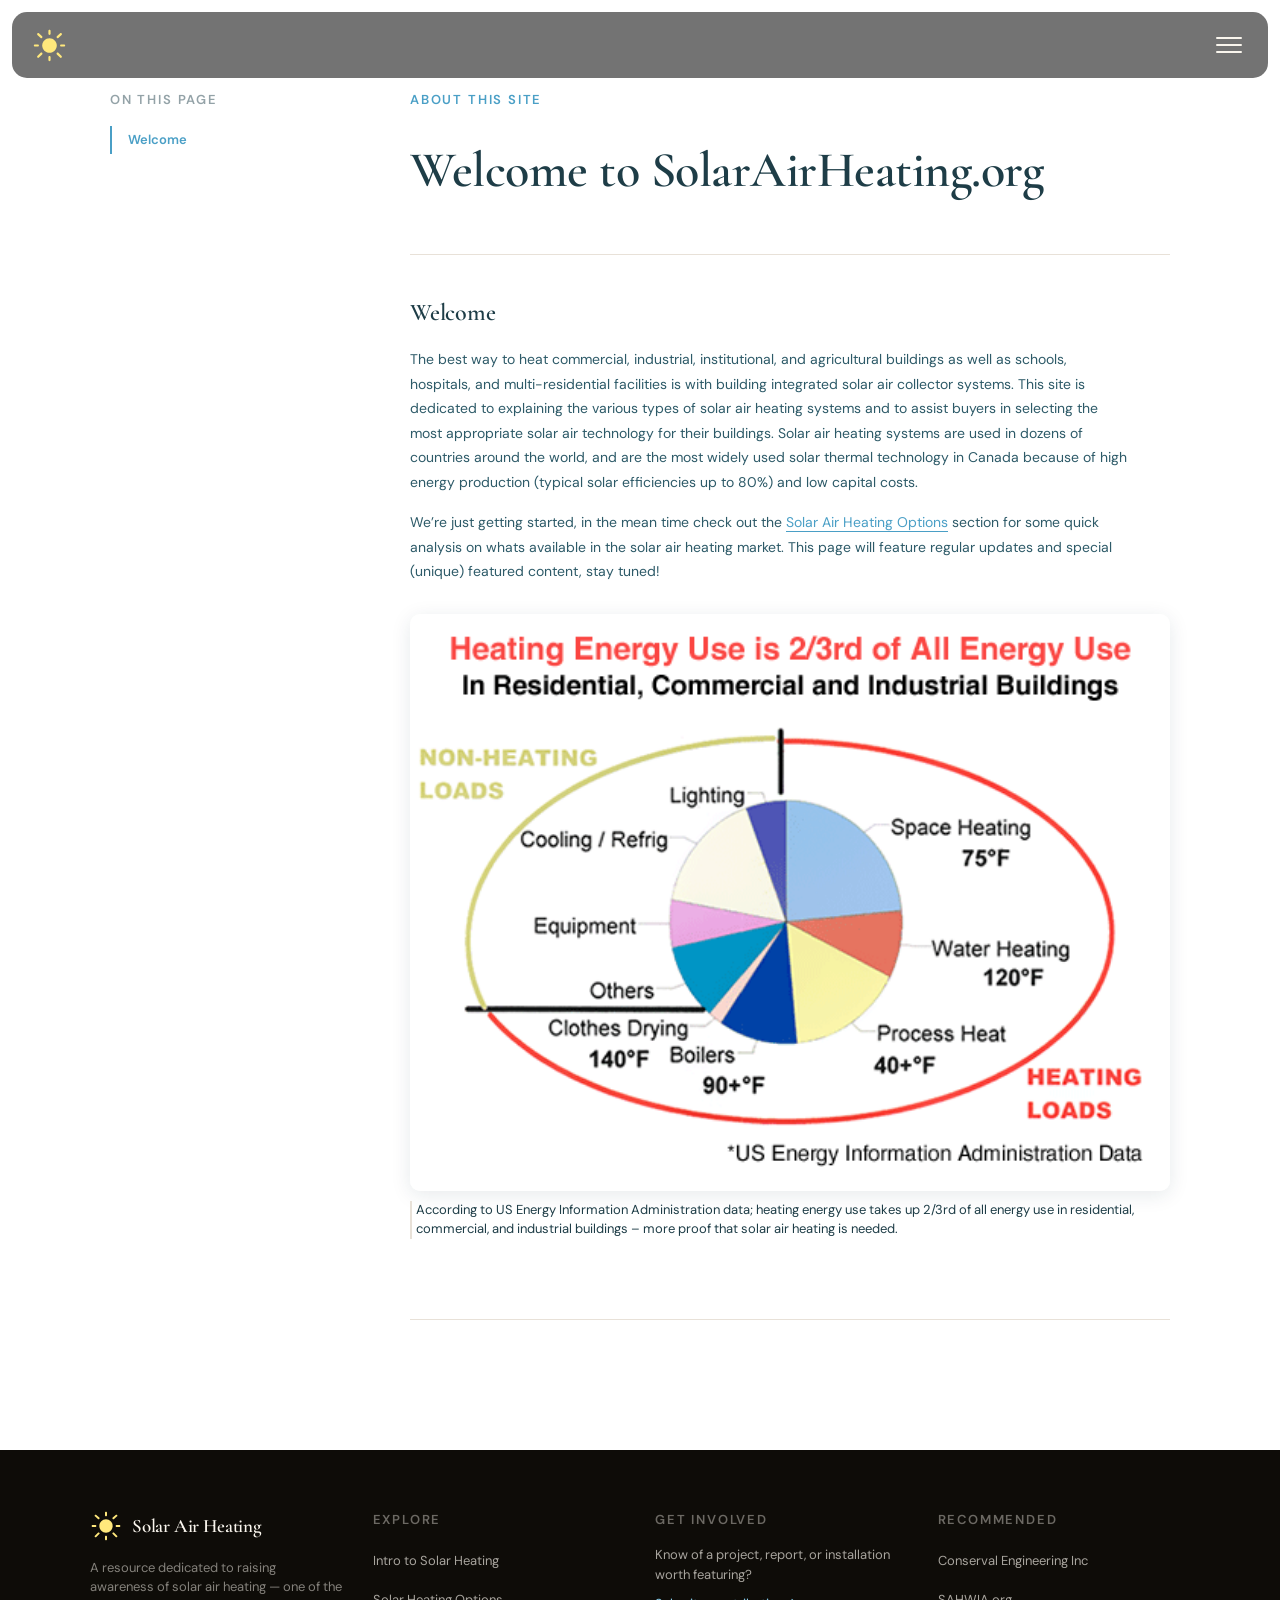
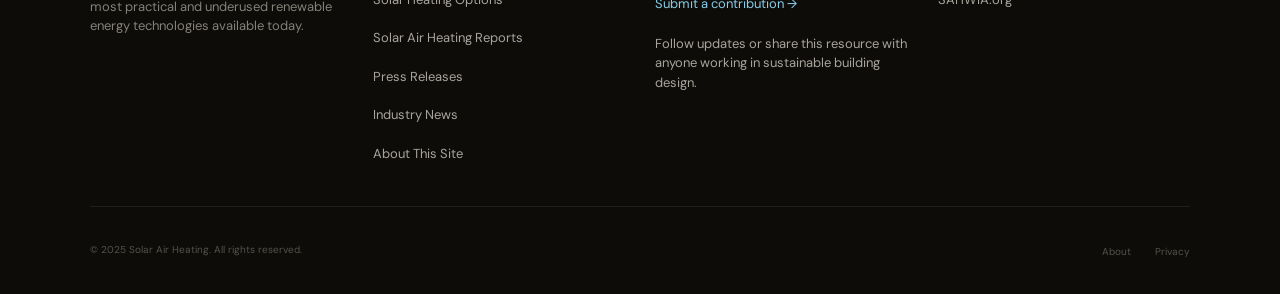
==== commit 25b54e70: "nav bar changes for mobile" ====
--- a/About.html
+++ b/About.html
@@ -20,8 +20,18 @@
     <nav>
       <a href="index.html" class="nav-logo">
         <img src="assets/icons/sun-svgrepo-com.svg" alt="sun logo" />
-        Home
       </a>
+
+      <button
+        class="nav-toggle"
+        aria-label="Toggle navigation"
+        aria-expanded="false"
+      >
+        <span></span>
+        <span></span>
+        <span></span>
+      </button>
+
       <ul class="nav-links">
         <li><a href="About.html">About this site</a></li>
         <li><a href="Introduction.html">Intro to Solar Heating</a></li>
--- a/css/styles.css
+++ b/css/styles.css
@@ -87,7 +87,7 @@
   }
  
   /* ── NAV ──────────────────────────────────── */
-  nav {
+nav {
   position: fixed;
   top: 1.2rem;
   left: 1.2rem;
@@ -96,64 +96,115 @@
   display: flex;
   align-items: center;
   justify-content: space-between;
+  flex-wrap: wrap;
   padding: 1.4rem 2rem;
   background: rgba(40, 40, 40, 0.65);
   backdrop-filter: blur(15px);
   -webkit-backdrop-filter: blur(15px);
   border-radius: 1.5rem;
-  overflow: hidden;
-}
-
-  .nav-logo {
-    font-family: var(--serif);
-    font-size: var(--font-size-2xl);
-    font-weight: var(--font-weight-semibold);
-    letter-spacing: var(--letter-spacing-normal);
-    color: var(--text-light);
-    text-decoration: none;
-    display: flex; align-items: center; gap: 0.6rem;
-  }
-
-  .nav-logo:hover{
-    opacity: 0.72;
-  }
-
-  .nav-logo img { width: 3.5rem; height: 3.5rem; }
-
-  .nav-links { display: flex; gap: 2.5rem; list-style: none; }
+}
+
+.nav-logo {
+  font-family: var(--serif);
+  font-size: var(--font-size-2xl);
+  font-weight: var(--font-weight-semibold);
+  letter-spacing: var(--letter-spacing-normal);
+  color: var(--text-light);
+  text-decoration: none;
+  display: flex;
+  align-items: center;
+  gap: 0.6rem;
+}
+
+.nav-logo:hover { opacity: 0.72; }
+.nav-logo img { width: 3.5rem; height: 3.5rem; }
+
+.nav-toggle {
+  display: none;
+  flex-direction: column;
+  justify-content: center;
+  gap: 0.5rem;
+  width: 3.8rem;
+  height: 3.8rem;
+  background: none;
+  border: none;
+  cursor: pointer;
+  padding: 0.6rem;
+  z-index: 200;
+}
+
+.nav-toggle span {
+  display: block;
+  width: 100%;
+  height: 0.22rem;
+  background: var(--text-light);
+  border-radius: 0.2rem;
+  transition: transform 0.3s ease, opacity 0.3s ease;
+  transform-origin: center;
+}
+
+.nav-toggle.is-open span:nth-child(1) { transform: translateY(0.72rem) rotate(45deg); }
+.nav-toggle.is-open span:nth-child(2) { opacity: 0; transform: scaleX(0); }
+.nav-toggle.is-open span:nth-child(3) { transform: translateY(-0.72rem) rotate(-45deg); }
+
+.nav-links {
+  display: flex;
+  gap: 2.5rem;
+  list-style: none;
+}
+
+.nav-links a {
+  font-size: var(--font-size-base);
+  letter-spacing: var(--letter-spacing-wide);
+  text-transform: uppercase;
+  color: var(--text-light);
+  text-decoration: none;
+  position: relative;
+  padding-bottom: 0.5rem;
+  transition: color 0.2s;
+  font-weight: var(--font-weight-semibold);
+}
+
+.nav-links a::after {
+  content: '';
+  position: absolute;
+  bottom: 0; left: 0;
+  width: 0;
+  height: 0.2rem;
+  background-color: var(--sun);
+  transition: width 0.3s ease;
+}
+
+.nav-links a:hover { color: var(--sun); }
+.nav-links a:hover::after { width: 100%; }
+
+@media (max-width: 1290px) {
+  .nav-toggle { display: flex; }
+
+  .nav-links {
+    display: none;
+    flex-direction: column;
+    gap: 0;
+    width: 100%;
+    padding-top: 1.2rem;
+    margin-top: 1rem;
+    border-top: 1px solid rgba(255,255,255,0.12);
+  }
+
+  .nav-links.is-open { display: flex; }
+
+  .nav-links li { border-bottom: 1px solid rgba(255,255,255,0.07); }
+  .nav-links li:last-child { border-bottom: none; }
 
   .nav-links a {
-    font-size: var(--font-size-base);
-    letter-spacing: var(--letter-spacing-wide);
-    text-transform: uppercase;
-    color: var(--text-light);
-    text-decoration: none;
-    position: relative;
-    padding-bottom: 0.5rem;
-    transition: color 0.2s;
-    font-weight: var(--font-weight-semibold);
-  }
-
-  .nav-links a::after {
-    content: '';
-    position: absolute;
-    bottom: 0;
-    left: 0;
-    width: 0;
-    height: 0.2rem;
-    background-color: var(--sun);
-    transition: width 0.3s ease;
-  }
-
-  .nav-links a:hover { 
-    color: var(--sun); 
-  }
-
-  .nav-links a:hover::after {
-    width: 100%;
-  }
-
-  /* footer */ 
+    display: block;
+    padding: 1.1rem 0;
+    font-size: var(--font-size-sm);
+  }
+
+  .nav-links a::after { display: none; }
+}
+/* footer */
   
   .site-footer {
     background: var(--bg-dark);
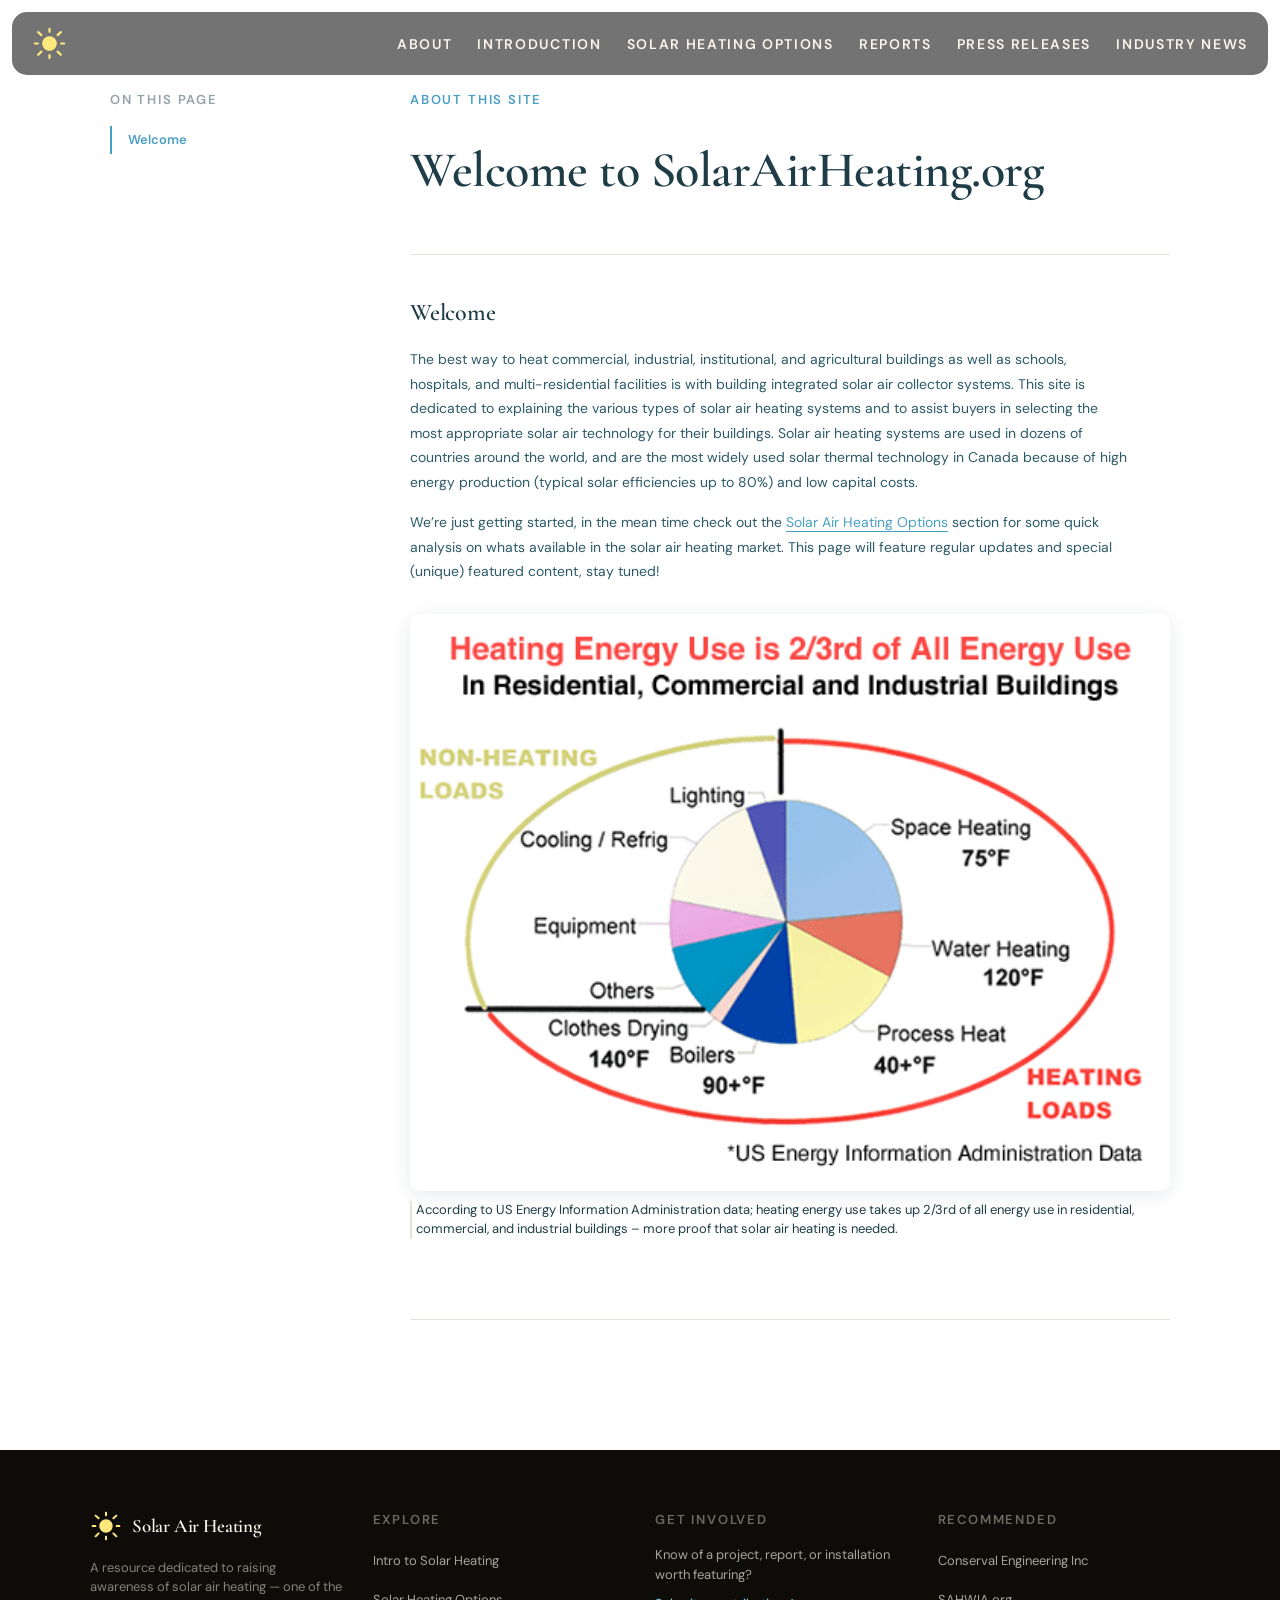
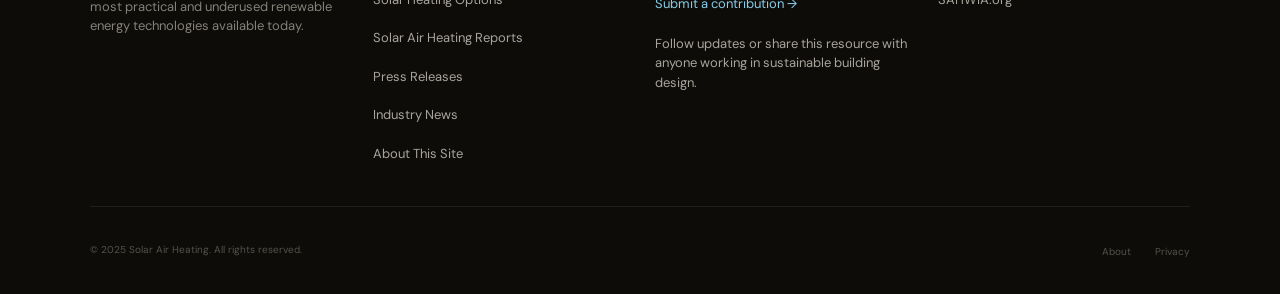
==== commit 07277e52: "changed navbar titles to ebetter fiot screens" ====
--- a/About.html
+++ b/About.html
@@ -13,6 +13,7 @@
       href="https://fonts.googleapis.com/css2?family=Cormorant+Garamond:wght@400;600&family=DM+Sans:wght@400;500;600;700&display=swap"
       rel="stylesheet"
     />
+    <script src="javascript/script.js"></script>
     <script src="javascript/content-page.js" defer></script>
   </head>
   <body>
@@ -33,11 +34,11 @@
       </button>
 
       <ul class="nav-links">
-        <li><a href="About.html">About this site</a></li>
-        <li><a href="Introduction.html">Intro to Solar Heating</a></li>
+        <li><a href="About.html">About</a></li>
+        <li><a href="Introduction.html">Introduction</a></li>
         <li><a href="SolarHeatingOptions.html">Solar Heating Options</a></li>
         <li>
-          <a href="SolarAirHeatingReports.html">Solar Air Heating Reports</a>
+          <a href="SolarAirHeatingReports.html">Reports</a>
         </li>
         <li><a href="PressReleases.html">Press Releases</a></li>
         <li><a href="IndustryNews.html">Industry News</a></li>
--- a/css/styles.css
+++ b/css/styles.css
@@ -12,6 +12,7 @@
     --sun: #ffdf22;
     --sun-muted: #f5e066;
     --sun-dark: #d4b81f;
+    --sun-bronze: #BA8E23;
     
     /* Sky/Blue Palette */
     --skylight-blue: #87ceeb;
@@ -178,7 +179,7 @@
 .nav-links a:hover { color: var(--sun); }
 .nav-links a:hover::after { width: 100%; }
 
-@media (max-width: 1290px) {
+@media (max-width: 953px) {
   .nav-toggle { display: flex; }
 
   .nav-links {
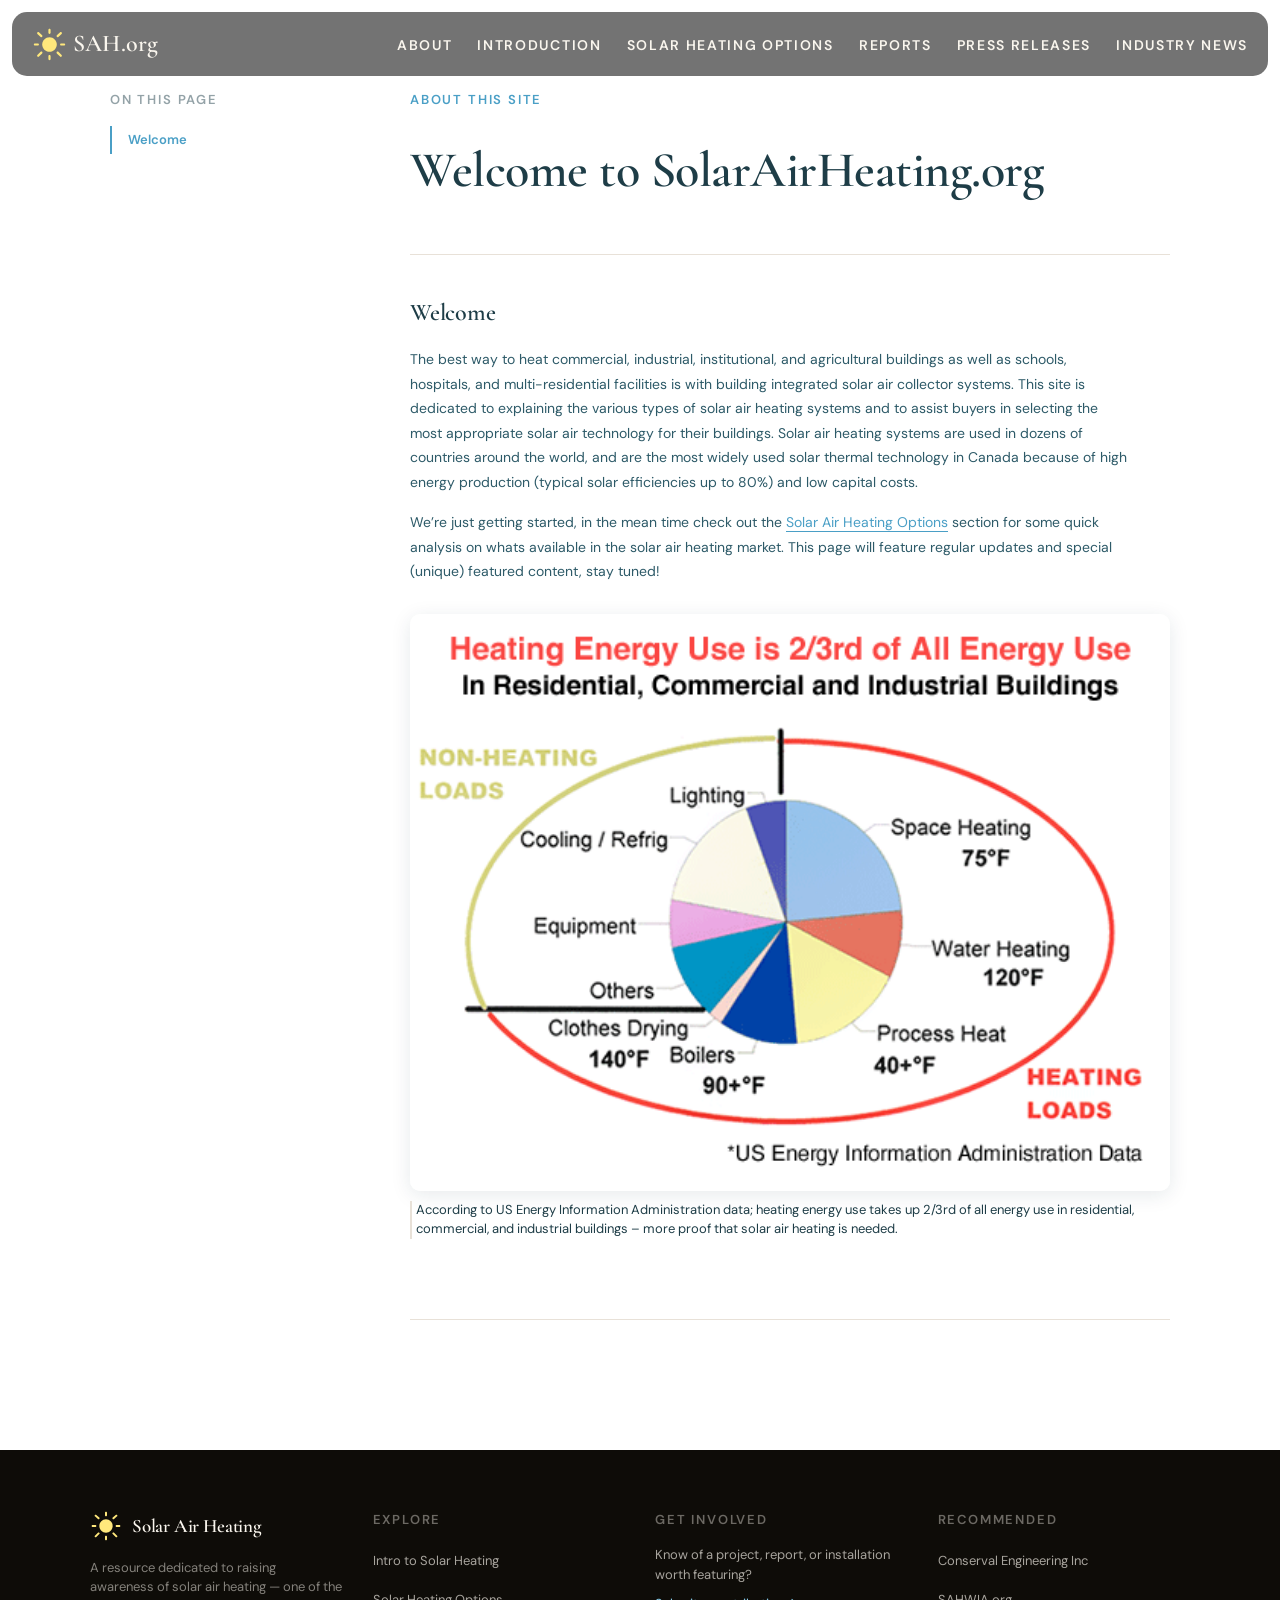
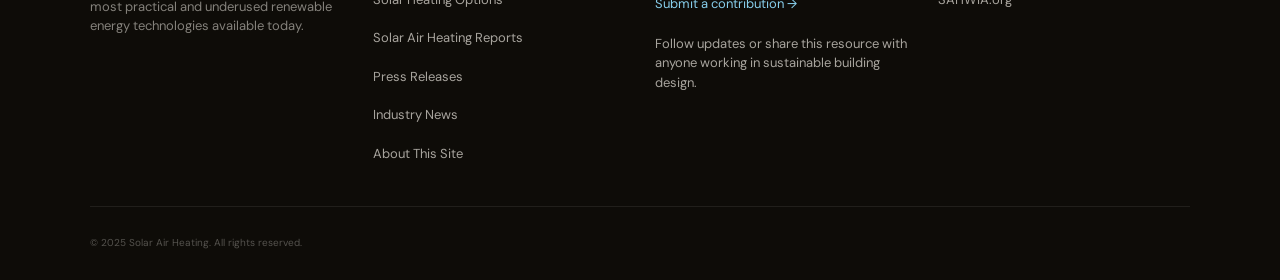
==== commit aca4ae1e: "updated avbar and herotitle" ====
--- a/About.html
+++ b/About.html
@@ -3,7 +3,7 @@
   <head>
     <meta charset="UTF-8" />
     <meta name="viewport" content="width=device-width, initial-scale=1.0" />
-    <title>Solar Air Heating - About</title>
+    <title>SolarAirHeating.org - About</title>
 
     <link rel="icon" type="image/svg" href="assets/icons/sun-svgrepo-com.svg" />
     <link rel="stylesheet" href="css/normalize.css" />
@@ -21,6 +21,7 @@
     <nav>
       <a href="index.html" class="nav-logo">
         <img src="assets/icons/sun-svgrepo-com.svg" alt="sun logo" />
+        <span class="nav-logo-text">SAH.org</span>
       </a>
 
       <button
@@ -185,10 +186,6 @@
             <!-- REPLACE year and name as needed -->
             &copy; 2025 Solar Air Heating. All rights reserved.
           </p>
-          <ul class="footer-bottom-links">
-            <li><a href="About.html">About</a></li>
-            <li><a href="#">Privacy</a></li>
-          </ul>
         </div>
       </div>
       <!-- /.footer-inner -->
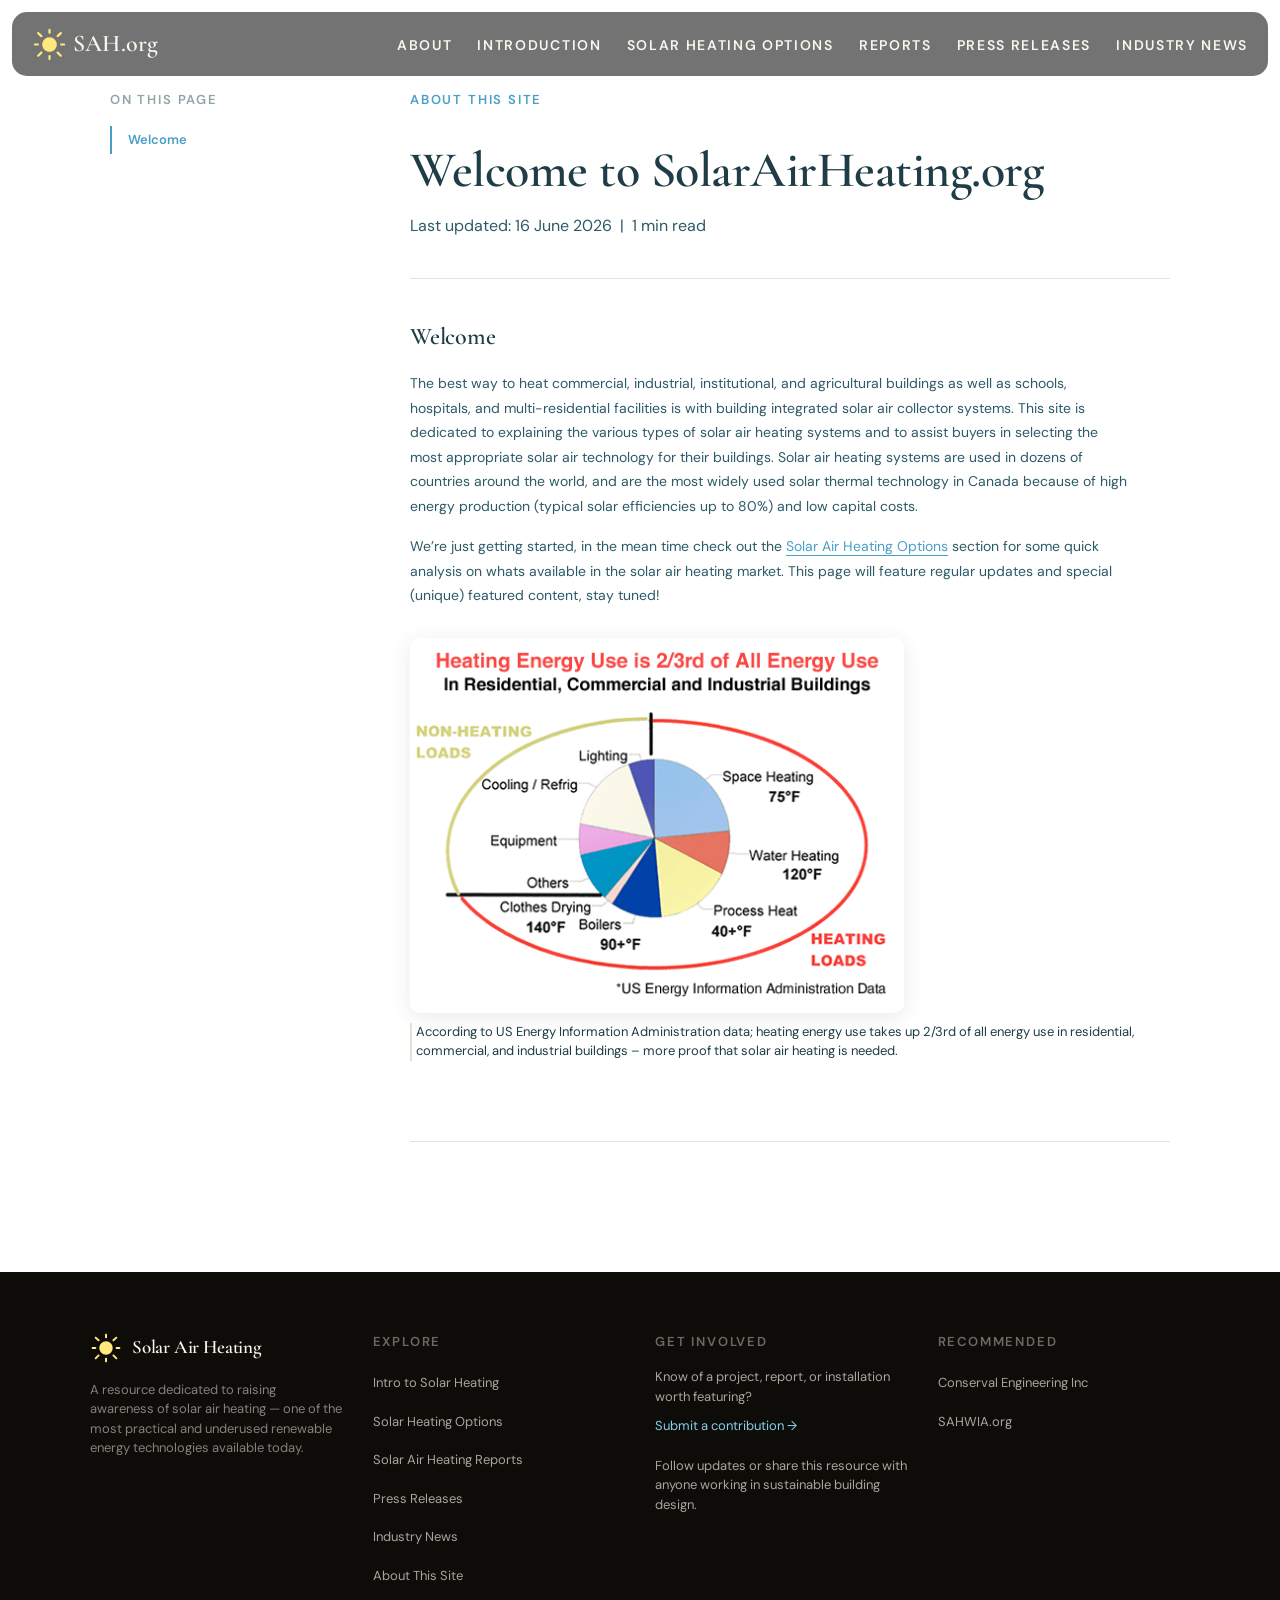
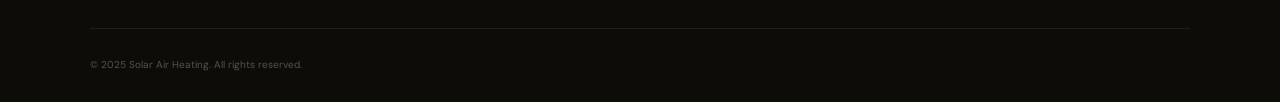
==== commit 438fe236: "added all content/images. added math. added min per page" ====
--- a/About.html
+++ b/About.html
@@ -61,7 +61,9 @@
         <article class="cp-content">
           <p class="cp-eyebrow">About This Site</p>
           <h1 class="cp-title">Welcome to SolarAirHeating.org</h1>
-          <p class="cp-subtitle"></p>
+          <p class="cp-subtitle">
+            Last updated: 16 June 2026 &nbsp;|&nbsp; 1 min read
+          </p>
           <!-- keep in for the underline-->
 
           <!-- SECTION 1 -->
--- a/css/content-page.css
+++ b/css/content-page.css
@@ -145,7 +145,7 @@
     }
  
     .cp-figure img {
-      width: 100%;
+      width: 65%;
       border-radius: 1rem;
       display: block;
       box-shadow: 0 0.4rem 2rem rgba(15, 50, 70, 0.1);
@@ -164,8 +164,15 @@
     /* Half-width image (floats inline with text) */
     .cp-figure.cp-figure--half {
       float: right;
-      width: 46%;
+      width: 30%;
       margin: 0.4rem 0 2rem 3rem;
+    }
+
+    /* Small image */
+    .cp-figure.cp-figure--small {
+      float: left;
+      max-width: 20%;
+      margin: 0.4rem 2rem 2rem 0;
     }
  
     /* Clear float after a section that has a half-image */
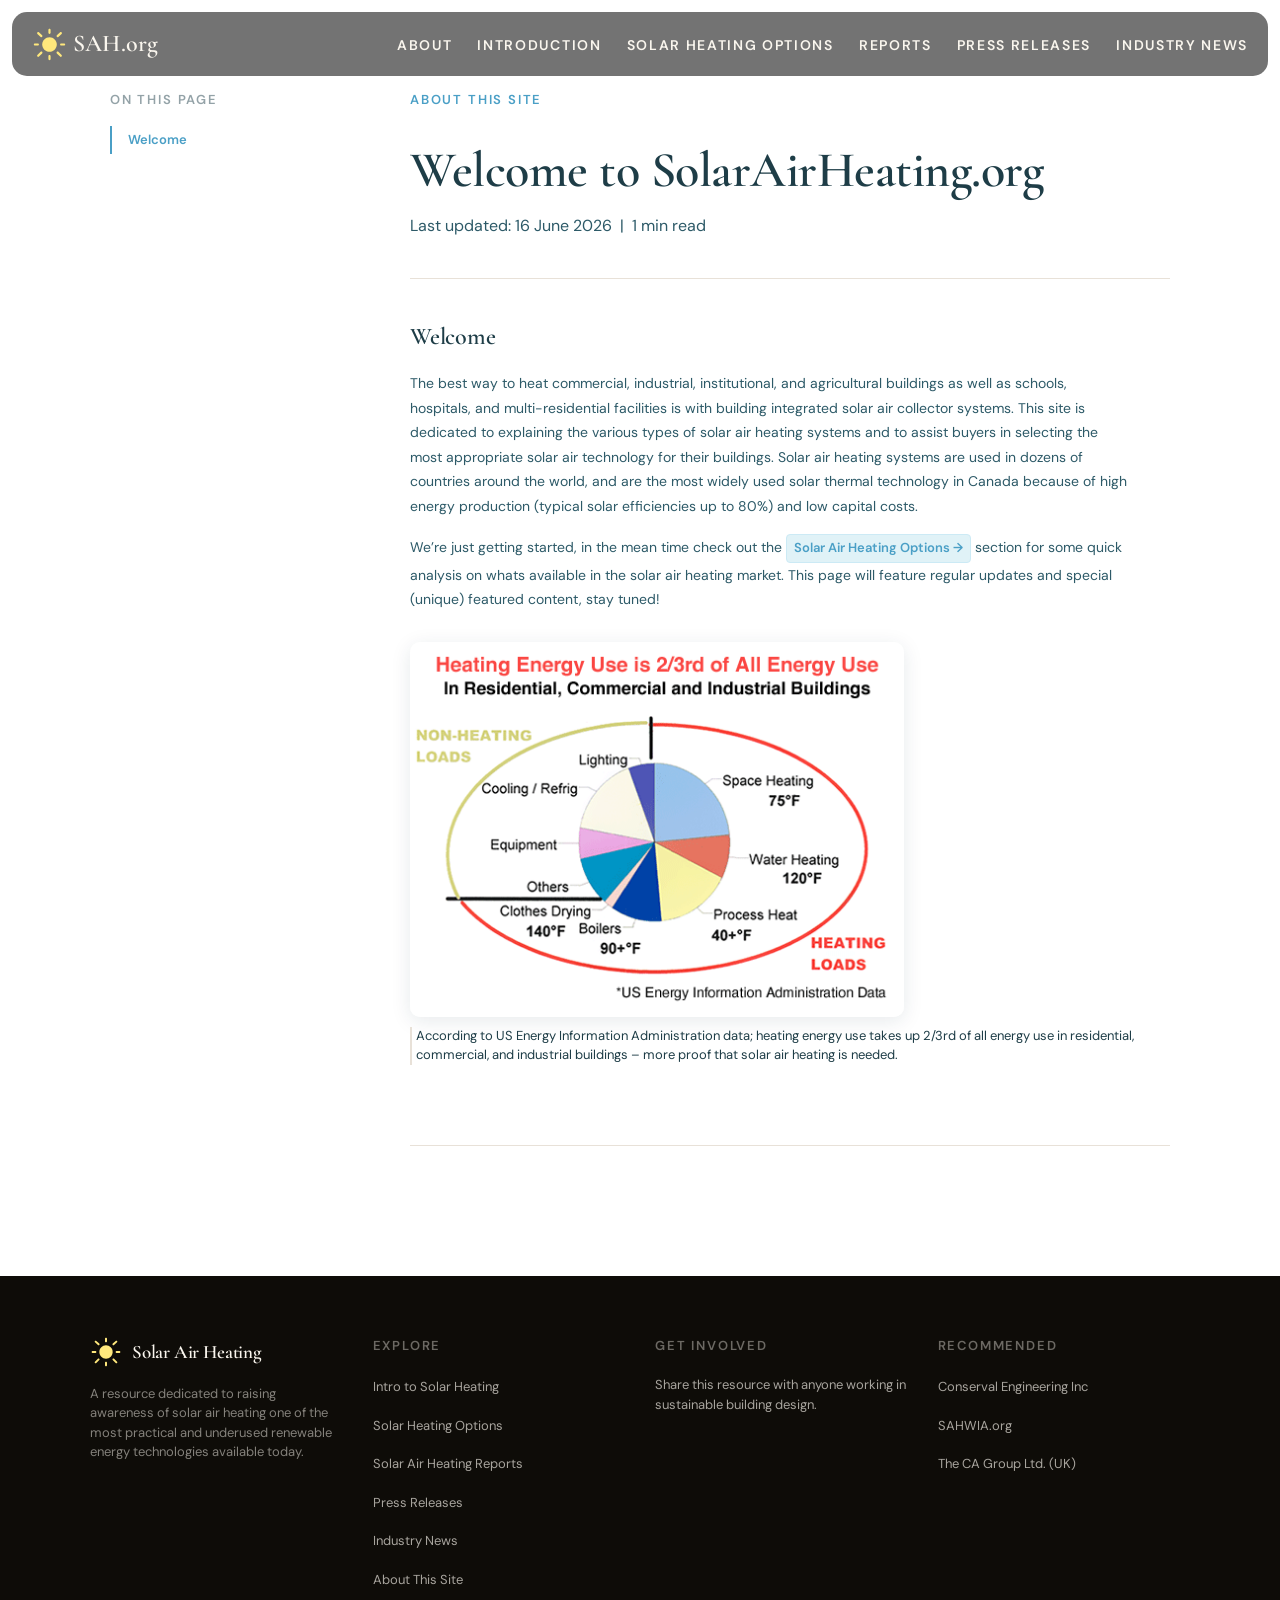
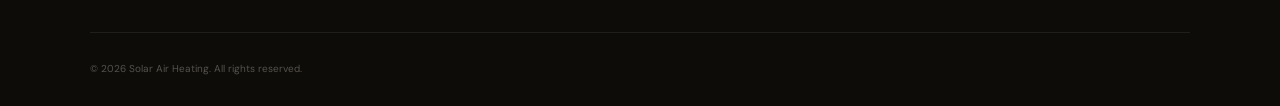
==== commit bf762475: "google sheet update and small url UI change" ====
--- a/About.html
+++ b/About.html
@@ -83,7 +83,9 @@
             </p>
             <p>
               We’re just getting started, in the mean time check out the
-              <a href="SolarHeatingOptions.html">Solar Air Heating Options</a>
+              <a href="SolarHeatingOptions.html" class="text-smaller"
+                >Solar Air Heating Options →</a
+              >
               section for some quick analysis on whats available in the solar
               air heating market. This page will feature regular updates and
               special (unique) featured content, stay tuned!
@@ -124,9 +126,9 @@
               <span class="footer-brand-name">Solar Air Heating</span>
             </a>
             <p class="footer-tagline">
-              A resource dedicated to raising awareness of solar air heating —
-              one of the most practical and underused renewable energy
-              technologies available today.
+              A resource dedicated to raising awareness of solar air heating one
+              of the most practical and underused renewable energy technologies
+              available today.
             </p>
           </div>
 
@@ -152,19 +154,9 @@
           <!-- Contact / Contribute -->
           <div>
             <p class="footer-col-heading">Get Involved</p>
-            <p class="footer-contact">
-              Know of a project, report, or installation worth featuring?
-            </p>
-            <p class="footer-contact">
-              <!-- REPLACE with your actual contact email or link -->
-              <a href="mailto:contact@yourdomain.com"
-                >Submit a contribution &rarr;</a
-              >
-            </p>
             <p class="footer-contact" style="margin-top: 2rem">
-              <!-- REPLACE or remove if no social links -->
-              Follow updates or share this resource with anyone working in
-              sustainable building design.
+              Share this resource with anyone working in sustainable building
+              design.
             </p>
           </div>
 
@@ -178,6 +170,12 @@
                 >
               </li>
               <li><a href="https://sahwia.org/">SAHWIA.org</a></li>
+              <li>
+                <a
+                  href="https://www.cagroup.co.uk/building-products/renewables-sustainable-solutions/transpired-solar-wall-collector-heating-system"
+                  >The CA Group Ltd. (UK)</a
+                >
+              </li>
             </ul>
           </div>
         </div>
@@ -186,7 +184,7 @@
         <div class="footer-bottom">
           <p class="footer-copy">
             <!-- REPLACE year and name as needed -->
-            &copy; 2025 Solar Air Heating. All rights reserved.
+            &copy; 2026 Solar Air Heating. All rights reserved.
           </p>
         </div>
       </div>
--- a/css/content-page.css
+++ b/css/content-page.css
@@ -1,214 +1,223 @@
 /* ── Page layout ─────────────────────────────────────────── */
-    .cp-wrap {
-      max-width: 110rem;
-      margin: 0 auto;
-      padding: 6rem 2rem 8rem;
-      display: grid;
-      grid-template-columns: 24rem 1fr;
-      gap: 6rem;
-      align-items: start;
-    }
- 
-    /* ── Left: Table of Contents ─────────────────────────────── */
-    .cp-toc {
-      position: sticky;
-      top: 9rem; /* adjust if your nav height differs */
-    }
- 
-    .cp-toc-label {
-      font-family: var(--sans);
-      font-size: var(--font-size-xs);
-      font-weight: var(--font-weight-semibold);
-      letter-spacing: var(--letter-spacing-wider);
-      text-transform: uppercase;
-      color: var(--text-muted);
-      margin-bottom: 1.6rem;
-    }
- 
-    .cp-toc-list {
-      list-style: none;
-      display: flex;
-      flex-direction: column;
-      gap: 0.2rem;
-      border-left: 2px solid var(--gray-200);
-      padding-left: 0;
-    }
- 
-    .cp-toc-list a {
-      display: block;
-      font-family: var(--sans);
-      font-size: var(--font-size-sm);
-      line-height: var(--line-height-normal);
-      color: var(--text-secondary);
-      text-decoration: none;
-      padding: 0.5rem 0 0.5rem 1.6rem;
-      border-left: 2px solid transparent;
-      margin-left: -2px;
-      transition: color 0.2s ease, border-color 0.2s ease;
-    }
- 
-    .cp-toc-list a:hover {
-      color: var(--sky-dark);
-    }
- 
-    /* Active link — toggled by JS scroll spy */
-    .cp-toc-list a.is-active {
-      color: var(--sky-dark);
-      border-left-color: var(--sky-dark);
-      font-weight: var(--font-weight-semibold);
-    }
- 
-    /* ── Right: Content ──────────────────────────────────────── */
-    .cp-content {
-      min-width: 0; /* prevents grid blowout */
-    }
- 
-    /* Page eyebrow */
-    .cp-eyebrow {
-      font-family: var(--sans);
-      font-size: var(--font-size-xs);
-      font-weight: var(--font-weight-semibold);
-      letter-spacing: var(--letter-spacing-wider);
-      text-transform: uppercase;
-      color: var(--sky-dark);
-      margin-top: 3rem;
-      margin-bottom: 1rem;
-    }
- 
-    /* Page H1 */
-    .cp-title {
-      font-family: var(--serif);
-      font-size: clamp(3.2rem, 5vw, 5rem);
-      font-weight: var(--font-weight-semibold);
-      line-height: var(--line-height-tight);
-      color: var(--text-primary);
-      letter-spacing: var(--letter-spacing-tight);
-      margin-bottom: 1.6rem;
-    }
- 
-    /* Subtitle / intro sentence under H1 */
-    .cp-subtitle {
-      font-family: var(--sans);
-      font-size: var(--font-size-lg);
-      line-height: var(--line-height-relaxed);
-      color: var(--text-secondary);
-      max-width: 70ch;
-      margin-bottom: 4rem;
-      padding-bottom: 4rem;
-      border-bottom: 1px solid var(--gray-200);
-    }
- 
-    /* Section block (wrap each h2 + its content in one of these) */
-    .cp-section {
-      margin-bottom: 5rem;
-      scroll-margin-top: 11rem; /* offset for sticky nav */
-    }
- 
-    /* Section H2 */
-    .cp-section h2 {
-      font-family: var(--serif);
-      font-size: var(--font-size-2xl);
-      font-weight: var(--font-weight-semibold);
-      color: var(--text-primary);
-      letter-spacing: var(--letter-spacing-tight);
-      margin-bottom: 1.6rem;
-    }
- 
-    /* Body paragraphs */
-    .cp-section p {
-      font-family: var(--sans);
-      font-size: var(--font-size-base);
-      line-height: var(--line-height-loose);
-      color: var(--text-secondary);
-      max-width: 72ch;
-      margin-bottom: 1.6rem;
-    }
- 
-    .cp-section p:last-child {
-      margin-bottom: 0;
-    }
- 
-    /* Inline links */
-    .cp-section a {
-      color: var(--sky-dark);
-      text-decoration: underline;
-      text-underline-offset: 0.3em;
-      transition: color 0.2s ease;
-    }
-    .cp-section a:hover {
-      color: var(--sun);
-    }
- 
-    /* ── Image + caption ─────────────────────────────────────── */
-    .cp-figure {
-      margin: 3rem 0;
-    }
- 
-    .cp-figure img {
-      width: 65%;
-      border-radius: 1rem;
-      display: block;
-      box-shadow: 0 0.4rem 2rem rgba(15, 50, 70, 0.1);
-    }
- 
-    .cp-figure figcaption {
-      margin-top: 1rem;
-      font-family: var(--sans);
-      font-size: var(--font-size-xs);
-      line-height: var(--line-height-normal);
-      color: var(--text-primary);
-      padding-left: 0.4rem;
-      border-left: 2px solid var(--gray-200);
-    }
- 
-    /* Half-width image (floats inline with text) */
-    .cp-figure.cp-figure--half {
-      float: right;
-      width: 30%;
-      margin: 0.4rem 0 2rem 3rem;
-    }
-
-    /* Small image */
-    .cp-figure.cp-figure--small {
-      float: left;
-      max-width: 20%;
-      margin: 0.4rem 2rem 2rem 0;
-    }
- 
-    /* Clear float after a section that has a half-image */
-    .cp-section::after {
-      content: '';
-      display: table;
-      clear: both;
-    }
- 
-    /* ── Divider between sections ────────────────────────────── */
-    .cp-divider {
-      border: none;
-      border-top: 1px solid var(--gray-200);
-      margin: 0 0 5rem;
-    }
- 
-    /* ── Responsive ──────────────────────────────────────────── */
-    @media (max-width: 900px) {
-      .cp-wrap {
-        grid-template-columns: 1fr;
-        gap: 3.2rem;
-      }
-      .cp-toc {
-        position: static;
-        border: 1px solid var(--gray-200);
-        border-radius: 1rem;
-        padding: 2rem;
-      }
-      .cp-figure.cp-figure--half {
-        float: none;
-        width: 100%;
-        margin: 2rem 0;
-      }
-    }
-
-    /* ── Additions for Introduction.html ────────────────────────────── */
+.cp-wrap {
+  max-width: 110rem;
+  margin: 0 auto;
+  padding: 6rem 2rem 8rem;
+  display: grid;
+  grid-template-columns: 24rem 1fr;
+  gap: 6rem;
+  align-items: start;
+}
+
+/* ── Left: Table of Contents ─────────────────────────────── */
+.cp-toc {
+  position: sticky;
+  top: 9rem; /* adjust if your nav height differs */
+}
+
+.cp-toc-label {
+  font-family: var(--sans);
+  font-size: var(--font-size-xs);
+  font-weight: var(--font-weight-semibold);
+  letter-spacing: var(--letter-spacing-wider);
+  text-transform: uppercase;
+  color: var(--text-muted);
+  margin-bottom: 1.6rem;
+}
+
+.cp-toc-list {
+  list-style: none;
+  display: flex;
+  flex-direction: column;
+  gap: 0.2rem;
+  border-left: 2px solid var(--gray-200);
+  padding-left: 0;
+}
+
+.cp-toc-list a {
+  display: block;
+  font-family: var(--sans);
+  font-size: var(--font-size-sm);
+  line-height: var(--line-height-normal);
+  color: var(--text-secondary);
+  text-decoration: none;
+  padding: 0.5rem 0 0.5rem 1.6rem;
+  border-left: 2px solid transparent;
+  margin-left: -2px;
+  transition: color 0.2s ease, border-color 0.2s ease;
+}
+
+.cp-toc-list a:hover {
+  color: var(--sky-dark);
+  background-color: var(--sky-lighter);
+  border-radius: 0.4rem;
+}
+
+/* Active link — toggled by JS scroll spy */
+.cp-toc-list a.is-active {
+  color: var(--sky-dark);
+  border-left-color: var(--sky-dark);
+  font-weight: var(--font-weight-semibold);
+}
+
+/* ── Right: Content ──────────────────────────────────────── */
+.cp-content {
+  min-width: 0; /* prevents grid blowout */
+}
+
+/* Page eyebrow */
+.cp-eyebrow {
+  font-family: var(--sans);
+  font-size: var(--font-size-xs);
+  font-weight: var(--font-weight-semibold);
+  letter-spacing: var(--letter-spacing-wider);
+  text-transform: uppercase;
+  color: var(--sky-dark);
+  margin-top: 3rem;
+  margin-bottom: 1rem;
+}
+
+/* Page H1 */
+.cp-title {
+  font-family: var(--serif);
+  font-size: clamp(3.2rem, 5vw, 5rem);
+  font-weight: var(--font-weight-semibold);
+  line-height: var(--line-height-tight);
+  color: var(--text-primary);
+  letter-spacing: var(--letter-spacing-tight);
+  margin-bottom: 1.6rem;
+}
+
+/* Subtitle / intro sentence under H1 */
+.cp-subtitle {
+  font-family: var(--sans);
+  font-size: var(--font-size-lg);
+  line-height: var(--line-height-relaxed);
+  color: var(--text-secondary);
+  max-width: 70ch;
+  margin-bottom: 4rem;
+  padding-bottom: 4rem;
+  border-bottom: 1px solid var(--gray-200);
+}
+
+/* Section block (wrap each h2 + its content in one of these) */
+.cp-section {
+  margin-bottom: 5rem;
+  scroll-margin-top: 11rem; /* offset for sticky nav */
+}
+
+/* Section H2 */
+.cp-section h2 {
+  font-family: var(--serif);
+  font-size: var(--font-size-2xl);
+  font-weight: var(--font-weight-semibold);
+  color: var(--text-primary);
+  letter-spacing: var(--letter-spacing-tight);
+  margin-bottom: 1.6rem;
+}
+
+/* Body paragraphs */
+.cp-section p {
+  font-family: var(--sans);
+  font-size: var(--font-size-base);
+  line-height: var(--line-height-loose);
+  color: var(--text-secondary);
+  max-width: 72ch;
+  margin-bottom: 1.6rem;
+}
+
+.cp-section p:last-child {
+  margin-bottom: 0;
+}
+
+/* Inline links */
+.cp-section a {
+  display: inline-block;
+  color: var(--sky-dark);
+  background: var(--sky-lighter);
+  border: 1px solid var(--skylight-blue-lighter);
+  border-radius: 0.4rem;
+  padding: 0.2rem 0.7rem;
+  text-decoration: none;
+  font-weight: var(--font-weight-semibold);
+  transition: all 0.2s ease;
+}
+.cp-section a:hover {
+  color: var(--text-primary);
+  background: var(--sky-light);
+  border-color: var(--sky-dark);
+}
+
+/* ── Image + caption ─────────────────────────────────────── */
+.cp-figure {
+  margin: 3rem 0;
+}
+
+.cp-figure img {
+  width: 65%;
+  border-radius: 1rem;
+  display: block;
+  box-shadow: 0 0.4rem 2rem rgba(15, 50, 70, 0.1);
+}
+
+.cp-figure figcaption {
+  margin-top: 1rem;
+  font-family: var(--sans);
+  font-size: var(--font-size-xs);
+  line-height: var(--line-height-normal);
+  color: var(--text-primary);
+  padding-left: 0.4rem;
+  border-left: 2px solid var(--gray-200);
+}
+
+/* Half-width image (floats inline with text) */
+.cp-figure.cp-figure--half {
+  float: none;
+  width: 30%;
+  margin: 0.4rem 0 2rem 3rem;
+}
+
+/* Small image */
+.cp-figure.cp-figure--small {
+  float: left;
+  max-width: 20%;
+  margin: 0.4rem 2rem 2rem 0;
+}
+
+/* Clear float after a section that has a half-image */
+.cp-section::after {
+  content: '';
+  display: table;
+  clear: both;
+}
+
+/* ── Divider between sections ────────────────────────────── */
+.cp-divider {
+  border: none;
+  border-top: 1px solid var(--gray-200);
+  margin: 0 0 5rem;
+}
+
+/* ── Responsive ──────────────────────────────────────────── */
+@media (max-width: 900px) {
+  .cp-wrap {
+    grid-template-columns: 1fr;
+    gap: 3.2rem;
+  }
+  .cp-toc {
+    position: static;
+    border: 1px solid var(--gray-200);
+    border-radius: 1rem;
+    padding: 2rem;
+  }
+  .cp-figure.cp-figure--half {
+    float: none;
+    width: 100%;
+    margin: 2rem 0;
+  }
+}
+
+/* ── Additions for Introduction.html ────────────────────────────── */
 
 /* Benefit / feature list */
 .cp-benefit-list {
@@ -230,7 +239,7 @@
 }
 
 .cp-benefit-list > li::before {
-  content: '→';
+  content: '✓';
   position: absolute;
   left: 0;
   color: var(--sky-dark);
@@ -310,7 +319,7 @@
   background: var(--sky-lighter);
 }
 
-/* ── Additions for Introduction.html + SolarHeatingOptions.html ─── */
+/* ── Additions for Introduction.html, SolarHeatingOptions.html, SolarAirHeatingReports.html ─── */
 
 /* Aside note block (e.g. patent / attribution notices) */
 .cp-note {
@@ -324,224 +333,6 @@
   padding: 1.2rem 1.6rem;
   margin: 2rem 0;
   max-width: 72ch;
-}
-
-
-/* Benefit / feature list */
-.cp-benefit-list {
-  list-style: none;
-  margin: 1.6rem 0 2rem;
-  display: flex;
-  flex-direction: column;
-  gap: 0.8rem;
-  padding-left: 0;
-}
-
-.cp-benefit-list > li {
-  font-family: var(--sans);
-  font-size: var(--font-size-base);
-  line-height: var(--line-height-loose);
-  color: var(--text-secondary);
-  padding-left: 1.8rem;
-  position: relative;
-}
-
-.cp-benefit-list > li::before {
-  content: '→';
-  position: absolute;
-  left: 0;
-  color: var(--sky-dark);
-  font-size: var(--font-size-sm);
-}
-
-/* Nested sub-list inside benefit list */
-.cp-benefit-list ul {
-  list-style: none;
-  margin-top: 0.4rem;
-  padding-left: 1.6rem;
-  display: flex;
-  flex-direction: column;
-  gap: 0.4rem;
-}
-
-.cp-benefit-list ul li {
-  font-family: var(--sans);
-  font-size: var(--font-size-sm);
-  line-height: var(--line-height-loose);
-  color: var(--text-secondary);
-  padding-left: 1.4rem;
-  position: relative;
-}
-
-.cp-benefit-list ul li::before {
-  content: '–';
-  position: absolute;
-  left: 0;
-  color: var(--text-muted);
-}
-
-/* Data table */
-.cp-table {
-  width: 100%;
-  border-collapse: collapse;
-  margin: 2.4rem 0;
-  font-family: var(--sans);
-  font-size: var(--font-size-sm);
-}
-
-.cp-table caption {
-  font-family: var(--sans);
-  font-size: var(--font-size-xs);
-  font-weight: var(--font-weight-semibold);
-  letter-spacing: var(--letter-spacing-wide);
-  text-transform: uppercase;
-  color: var(--text-muted);
-  text-align: left;
-  margin-bottom: 1rem;
-  caption-side: top;
-  padding-bottom: 0.8rem;
-}
-
-.cp-table th {
-  font-weight: var(--font-weight-semibold);
-  color: var(--text-primary);
-  text-align: left;
-  padding: 1rem 1.4rem;
-  border-bottom: 2px solid var(--gray-200);
-  background: var(--gray-50);
-}
-
-.cp-table td {
-  padding: 0.9rem 1.4rem;
-  color: var(--text-secondary);
-  border-bottom: 1px solid var(--gray-100);
-}
-
-.cp-table tbody tr:hover td {
-  background: var(--gray-50);
-}
-
-.cp-table-total td {
-  border-top: 2px solid var(--gray-200);
-  border-bottom: none;
-  background: var(--sky-lighter);
-}
-
-/* ── Additions for Introduction.html, SolarHeatingOptions.html, SolarAirHeatingReports.html ─── */
-
-/* Aside note block (e.g. patent / attribution notices) */
-.cp-note {
-  font-family: var(--sans);
-  font-size: var(--font-size-sm);
-  line-height: var(--line-height-relaxed);
-  color: var(--text-secondary);
-  background: var(--gray-50);
-  border-left: 3px solid var(--sky-dark);
-  border-radius: 0 0.6rem 0.6rem 0;
-  padding: 1.2rem 1.6rem;
-  margin: 2rem 0;
-  max-width: 72ch;
-}
-
-
-/* Benefit / feature list */
-.cp-benefit-list {
-  list-style: none;
-  margin: 1.6rem 0 2rem;
-  display: flex;
-  flex-direction: column;
-  gap: 0.8rem;
-  padding-left: 0;
-}
-
-.cp-benefit-list > li {
-  font-family: var(--sans);
-  font-size: var(--font-size-base);
-  line-height: var(--line-height-loose);
-  color: var(--text-secondary);
-  padding-left: 1.8rem;
-  position: relative;
-}
-
-.cp-benefit-list > li::before {
-  content: '→';
-  position: absolute;
-  left: 0;
-  color: var(--sky-dark);
-  font-size: var(--font-size-sm);
-}
-
-/* Nested sub-list inside benefit list */
-.cp-benefit-list ul {
-  list-style: none;
-  margin-top: 0.4rem;
-  padding-left: 1.6rem;
-  display: flex;
-  flex-direction: column;
-  gap: 0.4rem;
-}
-
-.cp-benefit-list ul li {
-  font-family: var(--sans);
-  font-size: var(--font-size-sm);
-  line-height: var(--line-height-loose);
-  color: var(--text-secondary);
-  padding-left: 1.4rem;
-  position: relative;
-}
-
-.cp-benefit-list ul li::before {
-  content: '–';
-  position: absolute;
-  left: 0;
-  color: var(--text-muted);
-}
-
-/* Data table */
-.cp-table {
-  width: 100%;
-  border-collapse: collapse;
-  margin: 2.4rem 0;
-  font-family: var(--sans);
-  font-size: var(--font-size-sm);
-}
-
-.cp-table caption {
-  font-family: var(--sans);
-  font-size: var(--font-size-xs);
-  font-weight: var(--font-weight-semibold);
-  letter-spacing: var(--letter-spacing-wide);
-  text-transform: uppercase;
-  color: var(--text-muted);
-  text-align: left;
-  margin-bottom: 1rem;
-  caption-side: top;
-  padding-bottom: 0.8rem;
-}
-
-.cp-table th {
-  font-weight: var(--font-weight-semibold);
-  color: var(--text-primary);
-  text-align: left;
-  padding: 1rem 1.4rem;
-  border-bottom: 2px solid var(--gray-200);
-  background: var(--gray-50);
-}
-
-.cp-table td {
-  padding: 0.9rem 1.4rem;
-  color: var(--text-secondary);
-  border-bottom: 1px solid var(--gray-100);
-}
-
-.cp-table tbody tr:hover td {
-  background: var(--gray-50);
-}
-
-.cp-table-total td {
-  border-top: 2px solid var(--gray-200);
-  border-bottom: none;
-  background: var(--sky-lighter);
 }
 
 /* ── Report link list (SolarAirHeatingReports.html) ─────────────── */
@@ -623,202 +414,6 @@
   color: var(--sky-dark);
 }
 
-/* ── Additions for Introduction.html, SolarHeatingOptions.html, SolarAirHeatingReports.html ─── */
-
-/* Aside note block (e.g. patent / attribution notices) */
-.cp-note {
-  font-family: var(--sans);
-  font-size: var(--font-size-sm);
-  line-height: var(--line-height-relaxed);
-  color: var(--text-secondary);
-  background: var(--gray-50);
-  border-left: 3px solid var(--sky-dark);
-  border-radius: 0 0.6rem 0.6rem 0;
-  padding: 1.2rem 1.6rem;
-  margin: 2rem 0;
-  max-width: 72ch;
-}
-
-
-/* Benefit / feature list */
-.cp-benefit-list {
-  list-style: none;
-  margin: 1.6rem 0 2rem;
-  display: flex;
-  flex-direction: column;
-  gap: 0.8rem;
-  padding-left: 0;
-}
-
-.cp-benefit-list > li {
-  font-family: var(--sans);
-  font-size: var(--font-size-base);
-  line-height: var(--line-height-loose);
-  color: var(--text-secondary);
-  padding-left: 1.8rem;
-  position: relative;
-}
-
-.cp-benefit-list > li::before {
-  content: '→';
-  position: absolute;
-  left: 0;
-  color: var(--sky-dark);
-  font-size: var(--font-size-sm);
-}
-
-/* Nested sub-list inside benefit list */
-.cp-benefit-list ul {
-  list-style: none;
-  margin-top: 0.4rem;
-  padding-left: 1.6rem;
-  display: flex;
-  flex-direction: column;
-  gap: 0.4rem;
-}
-
-.cp-benefit-list ul li {
-  font-family: var(--sans);
-  font-size: var(--font-size-sm);
-  line-height: var(--line-height-loose);
-  color: var(--text-secondary);
-  padding-left: 1.4rem;
-  position: relative;
-}
-
-.cp-benefit-list ul li::before {
-  content: '–';
-  position: absolute;
-  left: 0;
-  color: var(--text-muted);
-}
-
-/* Data table */
-.cp-table {
-  width: 100%;
-  border-collapse: collapse;
-  margin: 2.4rem 0;
-  font-family: var(--sans);
-  font-size: var(--font-size-sm);
-}
-
-.cp-table caption {
-  font-family: var(--sans);
-  font-size: var(--font-size-xs);
-  font-weight: var(--font-weight-semibold);
-  letter-spacing: var(--letter-spacing-wide);
-  text-transform: uppercase;
-  color: var(--text-muted);
-  text-align: left;
-  margin-bottom: 1rem;
-  caption-side: top;
-  padding-bottom: 0.8rem;
-}
-
-.cp-table th {
-  font-weight: var(--font-weight-semibold);
-  color: var(--text-primary);
-  text-align: left;
-  padding: 1rem 1.4rem;
-  border-bottom: 2px solid var(--gray-200);
-  background: var(--gray-50);
-}
-
-.cp-table td {
-  padding: 0.9rem 1.4rem;
-  color: var(--text-secondary);
-  border-bottom: 1px solid var(--gray-100);
-}
-
-.cp-table tbody tr:hover td {
-  background: var(--gray-50);
-}
-
-.cp-table-total td {
-  border-top: 2px solid var(--gray-200);
-  border-bottom: none;
-  background: var(--sky-lighter);
-}
-
-/* ── Report link list (SolarAirHeatingReports.html) ─────────────── */
-.cp-report-list {
-  list-style: none;
-  padding: 0;
-  margin: 2rem 0 0;
-  display: flex;
-  flex-direction: column;
-  gap: 0;
-}
-
-.cp-report-list > li {
-  padding: 1.8rem 0;
-  border-bottom: 1px solid var(--gray-100);
-  display: flex;
-  flex-direction: column;
-  gap: 0.6rem;
-}
-
-.cp-report-list > li:first-child {
-  border-top: 1px solid var(--gray-100);
-}
-
-/* The report title link */
-.cp-report-link {
-  font-family: var(--sans);
-  font-size: var(--font-size-base);
-  font-weight: var(--font-weight-semibold);
-  color: var(--sky-dark);
-  text-decoration: none;
-  transition: color 0.2s ease;
-  max-width: 68ch;
-  line-height: var(--line-height-normal);
-}
-
-.cp-report-link:hover {
-  color: var(--sun-dark);
-  text-decoration: underline;
-  text-underline-offset: 0.3em;
-}
-
-/* PDF / Article / Website badge */
-.cp-report-tag {
-  display: inline-block;
-  font-family: var(--sans);
-  font-size: 1.1rem;
-  font-weight: var(--font-weight-semibold);
-  letter-spacing: var(--letter-spacing-wide);
-  text-transform: uppercase;
-  color: var(--sky-dark);
-  background: var(--sky-lighter);
-  border: 1px solid var(--skylight-blue-lighter);
-  border-radius: 0.4rem;
-  padding: 0.2rem 0.7rem;
-  align-self: flex-start;
-}
-
-/* Optional description line below the link */
-.cp-report-desc {
-  font-family: var(--sans);
-  font-size: var(--font-size-sm);
-  line-height: var(--line-height-relaxed);
-  color: var(--text-secondary);
-  max-width: 68ch;
-  margin: 0;
-}
-
-/* Organisation external link (e.g. "Visit the DOE website →") */
-.cp-section > p > a[target="_blank"] {
-  font-family: var(--sans);
-  font-size: var(--font-size-sm);
-  color: var(--text-muted);
-  text-decoration: none;
-  transition: color 0.2s ease;
-}
-
-.cp-section > p > a[target="_blank"]:hover {
-  color: var(--sky-dark);
-}
-
 /* ── News source attribution line (IndustryNews.html) ───────────── */
 .cp-news-source {
   margin-bottom: 1.4rem;
@@ -838,228 +433,22 @@
   color: var(--sky-dark);
 }
 
-/* ── Additions for Introduction.html, SolarHeatingOptions.html, SolarAirHeatingReports.html ─── */
-
-/* Aside note block (e.g. patent / attribution notices) */
-.cp-note {
-  font-family: var(--sans);
-  font-size: var(--font-size-sm);
-  line-height: var(--line-height-relaxed);
-  color: var(--text-secondary);
-  background: var(--gray-50);
-  border-left: 3px solid var(--sky-dark);
-  border-radius: 0 0.6rem 0.6rem 0;
-  padding: 1.2rem 1.6rem;
-  margin: 2rem 0;
-  max-width: 72ch;
-}
-
-
-/* Benefit / feature list */
-.cp-benefit-list {
-  list-style: none;
-  margin: 1.6rem 0 2rem;
-  display: flex;
-  flex-direction: column;
-  gap: 0.8rem;
-  padding-left: 0;
-}
-
-.cp-benefit-list > li {
-  font-family: var(--sans);
-  font-size: var(--font-size-base);
-  line-height: var(--line-height-loose);
-  color: var(--text-secondary);
-  padding-left: 1.8rem;
-  position: relative;
-}
-
-.cp-benefit-list > li::before {
-  content: '→';
-  position: absolute;
-  left: 0;
-  color: var(--sky-dark);
-  font-size: var(--font-size-sm);
-}
-
-/* Nested sub-list inside benefit list */
-.cp-benefit-list ul {
-  list-style: none;
-  margin-top: 0.4rem;
-  padding-left: 1.6rem;
-  display: flex;
-  flex-direction: column;
-  gap: 0.4rem;
-}
-
-.cp-benefit-list ul li {
-  font-family: var(--sans);
-  font-size: var(--font-size-sm);
-  line-height: var(--line-height-loose);
-  color: var(--text-secondary);
-  padding-left: 1.4rem;
-  position: relative;
-}
-
-.cp-benefit-list ul li::before {
-  content: '–';
-  position: absolute;
-  left: 0;
-  color: var(--text-muted);
-}
-
-/* Data table */
-.cp-table {
-  width: 100%;
-  border-collapse: collapse;
-  margin: 2.4rem 0;
-  font-family: var(--sans);
-  font-size: var(--font-size-sm);
-}
-
-.cp-table caption {
+/* ── Press release date stamp (PressReleases.html) ──────────────── */
+.cp-pr-meta {
   font-family: var(--sans);
   font-size: var(--font-size-xs);
   font-weight: var(--font-weight-semibold);
   letter-spacing: var(--letter-spacing-wide);
   text-transform: uppercase;
   color: var(--text-muted);
-  text-align: left;
-  margin-bottom: 1rem;
-  caption-side: top;
-  padding-bottom: 0.8rem;
-}
-
-.cp-table th {
-  font-weight: var(--font-weight-semibold);
-  color: var(--text-primary);
-  text-align: left;
-  padding: 1rem 1.4rem;
-  border-bottom: 2px solid var(--gray-200);
-  background: var(--gray-50);
-}
-
-.cp-table td {
-  padding: 0.9rem 1.4rem;
-  color: var(--text-secondary);
-  border-bottom: 1px solid var(--gray-100);
-}
-
-.cp-table tbody tr:hover td {
-  background: var(--gray-50);
-}
-
-.cp-table-total td {
-  border-top: 2px solid var(--gray-200);
-  border-bottom: none;
-  background: var(--sky-lighter);
-}
-
-/* ── Report link list (SolarAirHeatingReports.html) ─────────────── */
-.cp-report-list {
-  list-style: none;
-  padding: 0;
-  margin: 2rem 0 0;
-  display: flex;
-  flex-direction: column;
-  gap: 0;
-}
-
-.cp-report-list > li {
-  padding: 1.8rem 0;
-  border-bottom: 1px solid var(--gray-100);
-  display: flex;
-  flex-direction: column;
-  gap: 0.6rem;
-}
-
-.cp-report-list > li:first-child {
-  border-top: 1px solid var(--gray-100);
-}
-
-/* The report title link */
-.cp-report-link {
-  font-family: var(--sans);
-  font-size: var(--font-size-base);
-  font-weight: var(--font-weight-semibold);
-  color: var(--sky-dark);
-  text-decoration: none;
-  transition: color 0.2s ease;
-  max-width: 68ch;
-  line-height: var(--line-height-normal);
-}
-
-.cp-report-link:hover {
-  color: var(--sun-dark);
-  text-decoration: underline;
-  text-underline-offset: 0.3em;
-}
-
-/* PDF / Article / Website badge */
-.cp-report-tag {
-  display: inline-block;
-  font-family: var(--sans);
-  font-size: 1.1rem;
-  font-weight: var(--font-weight-semibold);
-  letter-spacing: var(--letter-spacing-wide);
-  text-transform: uppercase;
-  color: var(--sky-dark);
-  background: var(--sky-lighter);
-  border: 1px solid var(--skylight-blue-lighter);
-  border-radius: 0.4rem;
-  padding: 0.2rem 0.7rem;
-  align-self: flex-start;
-}
-
-/* Optional description line below the link */
-.cp-report-desc {
-  font-family: var(--sans);
-  font-size: var(--font-size-sm);
-  line-height: var(--line-height-relaxed);
-  color: var(--text-secondary);
-  max-width: 68ch;
-  margin: 0;
-}
-
-/* Organisation external link (e.g. "Visit the DOE website →") */
-.cp-section > p > a[target="_blank"] {
-  font-family: var(--sans);
-  font-size: var(--font-size-sm);
-  color: var(--text-muted);
-  text-decoration: none;
-  transition: color 0.2s ease;
-}
-
-.cp-section > p > a[target="_blank"]:hover {
-  color: var(--sky-dark);
-}
-
-/* ── News source attribution line (IndustryNews.html) ───────────── */
-.cp-news-source {
-  margin-bottom: 1.4rem;
-}
-
-.cp-news-source a {
-  font-family: var(--sans);
-  font-size: var(--font-size-sm);
-  font-weight: var(--font-weight-semibold);
-  letter-spacing: var(--letter-spacing-normal);
-  color: var(--text-muted);
-  text-decoration: none;
-  transition: color 0.2s ease;
-}
-
-.cp-news-source a:hover {
-  color: var(--sky-dark);
-}
-
-/* ── Press release date stamp (PressReleases.html) ──────────────── */
-.cp-pr-meta {
-  font-family: var(--sans);
-  font-size: var(--font-size-xs);
-  font-weight: var(--font-weight-semibold);
-  letter-spacing: var(--letter-spacing-wide);
-  text-transform: uppercase;
-  color: var(--text-muted);
   margin-bottom: 1.6rem;
+}
+
+/* ── Smaller text utility ──────────────────────────────────────── */
+.text-smaller {
+  font-size: var(--font-size-sm) !important;
+}
+
+.reports-intro{
+  margin-bottom: 4rem;
 }
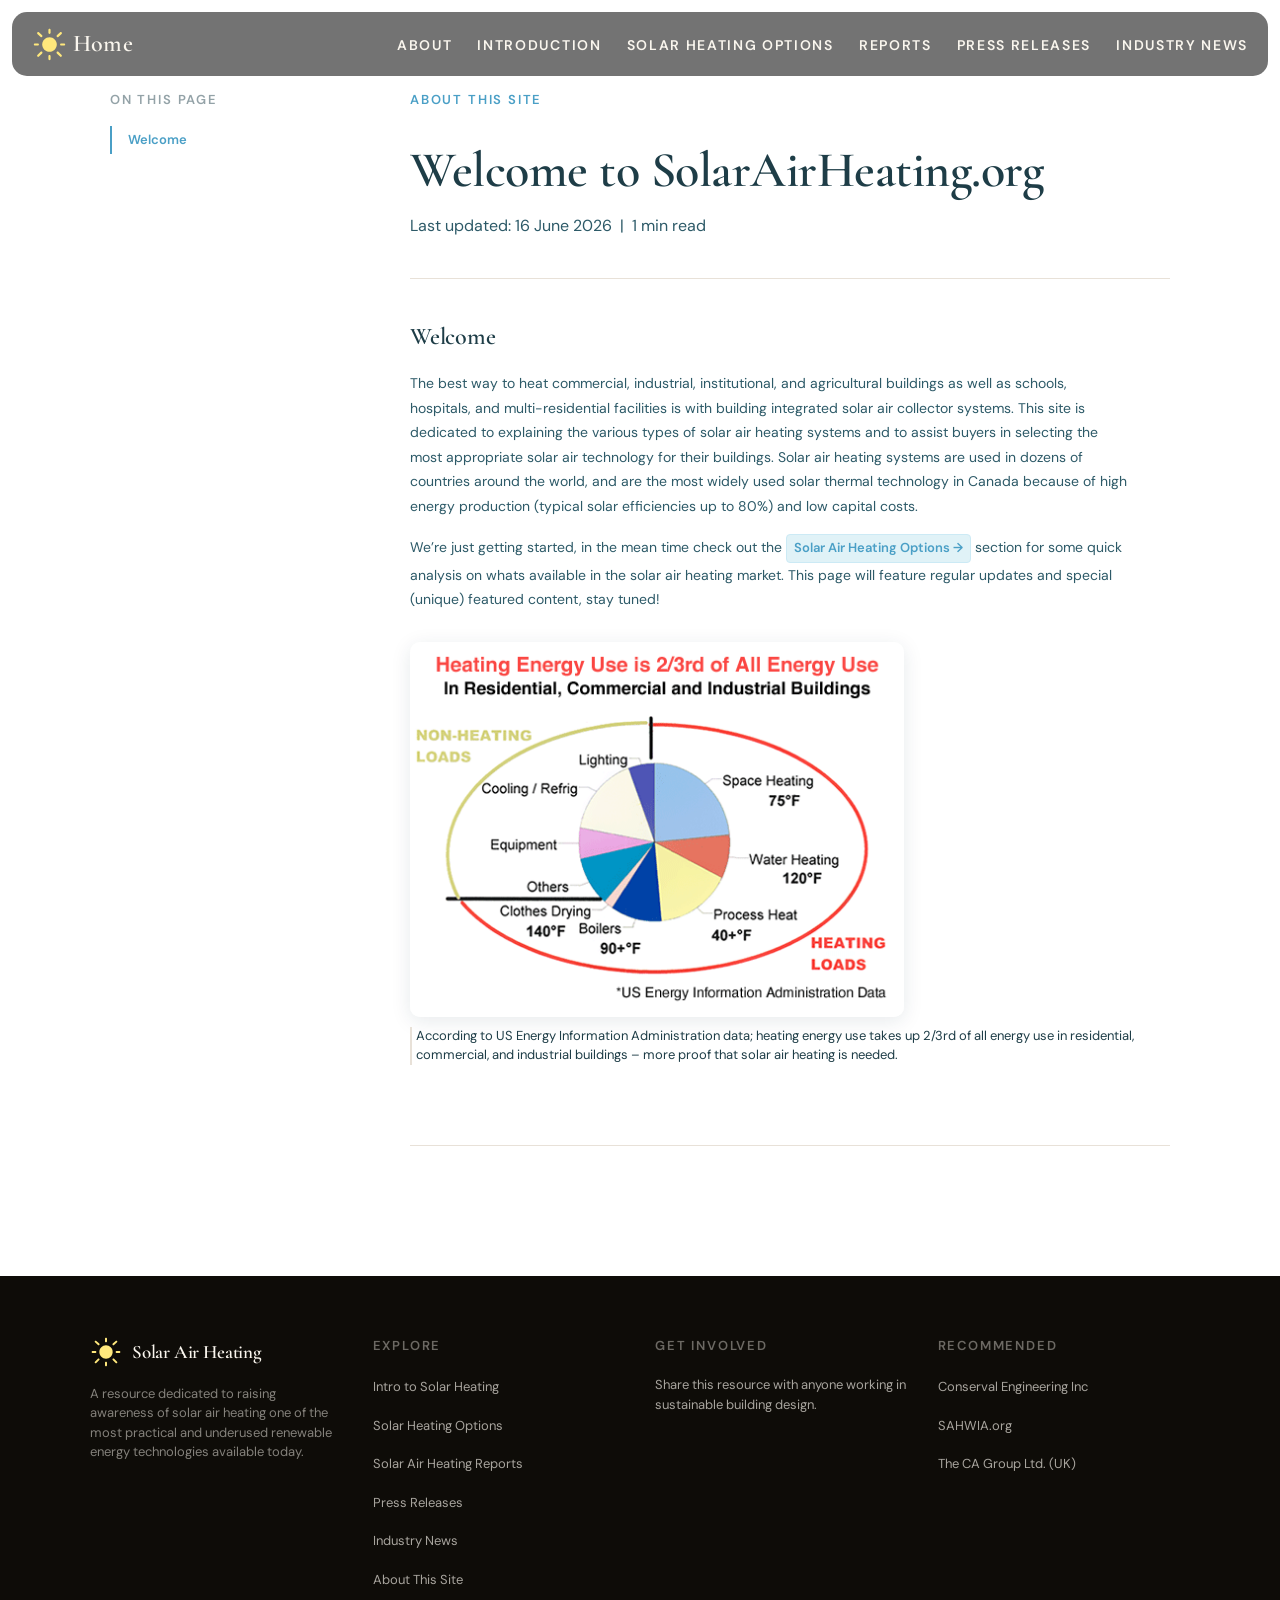
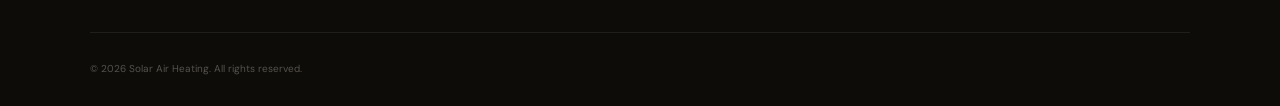
==== commit 2e2b88c5: "chanhed navbar SAH.org to Home" ====
--- a/About.html
+++ b/About.html
@@ -21,7 +21,7 @@
     <nav>
       <a href="index.html" class="nav-logo">
         <img src="assets/icons/sun-svgrepo-com.svg" alt="sun logo" />
-        <span class="nav-logo-text">SAH.org</span>
+        <span class="nav-logo-text">Home</span>
       </a>
 
       <button
